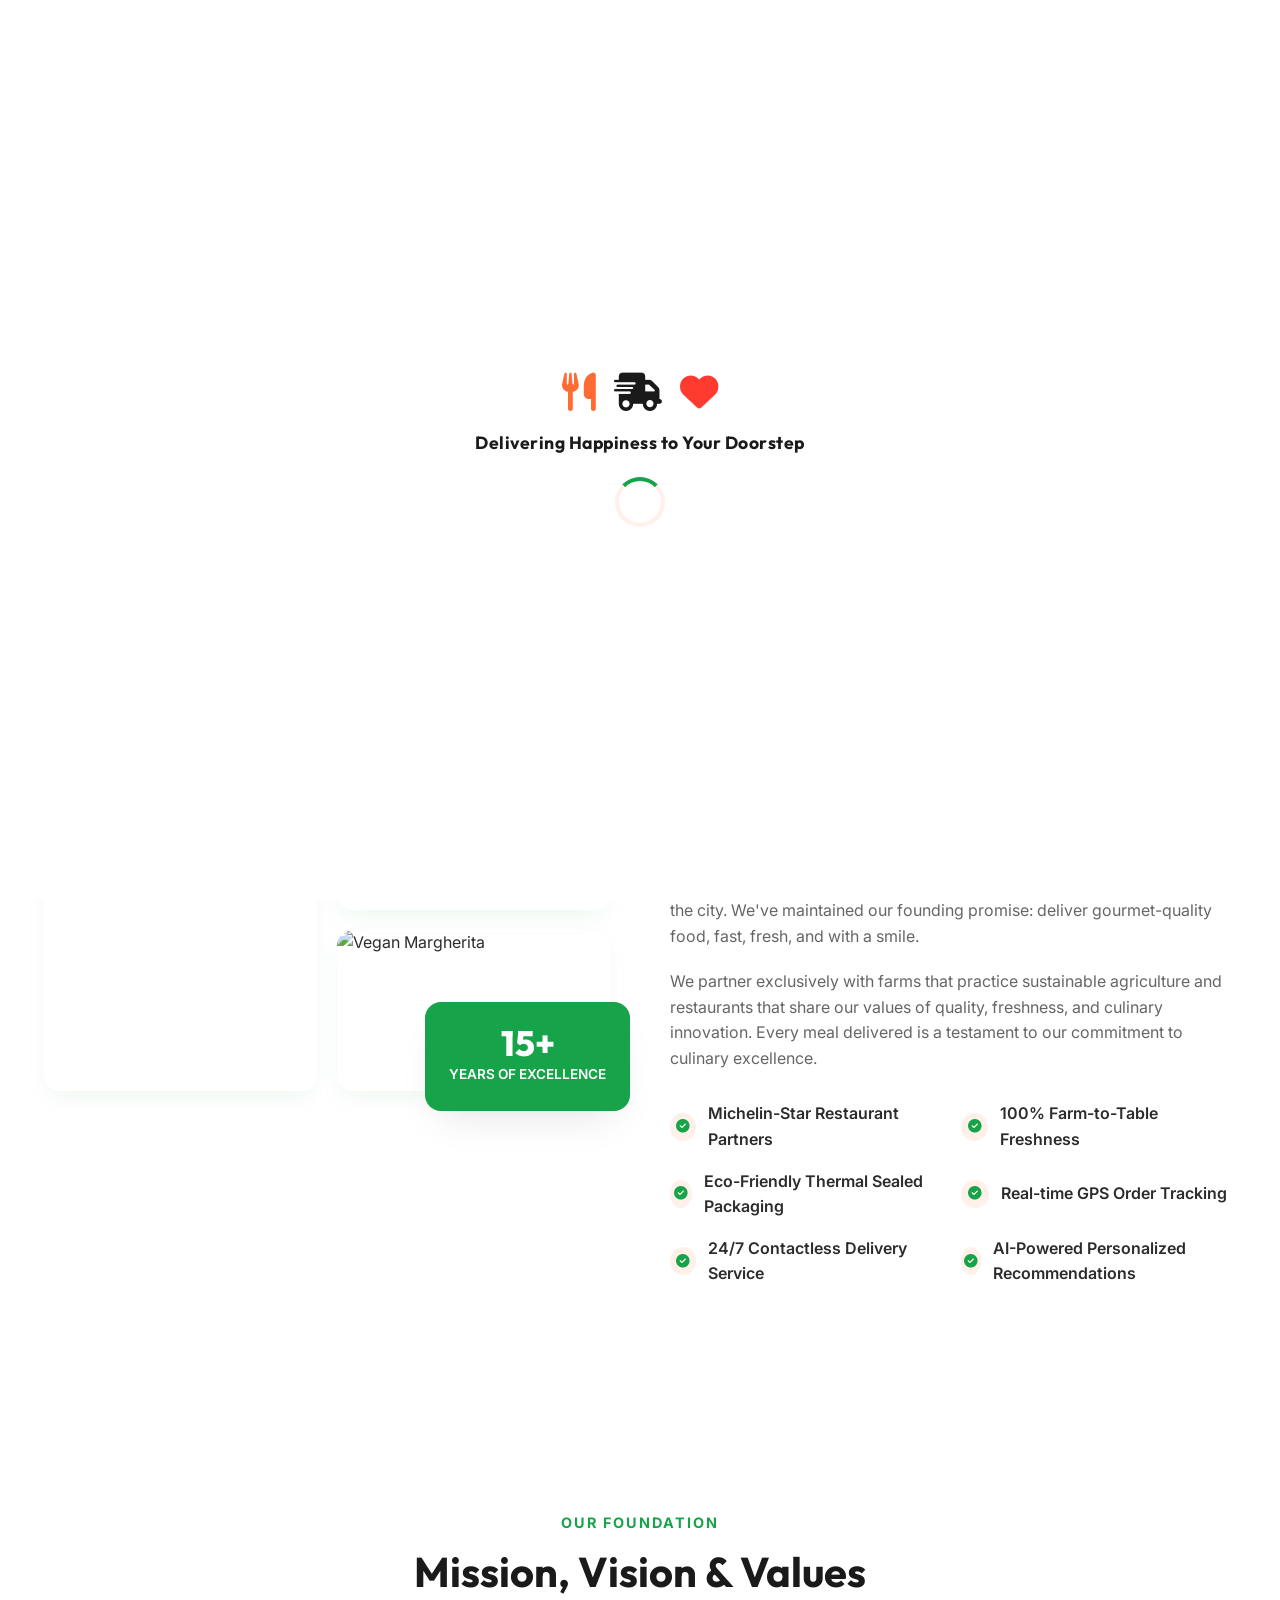
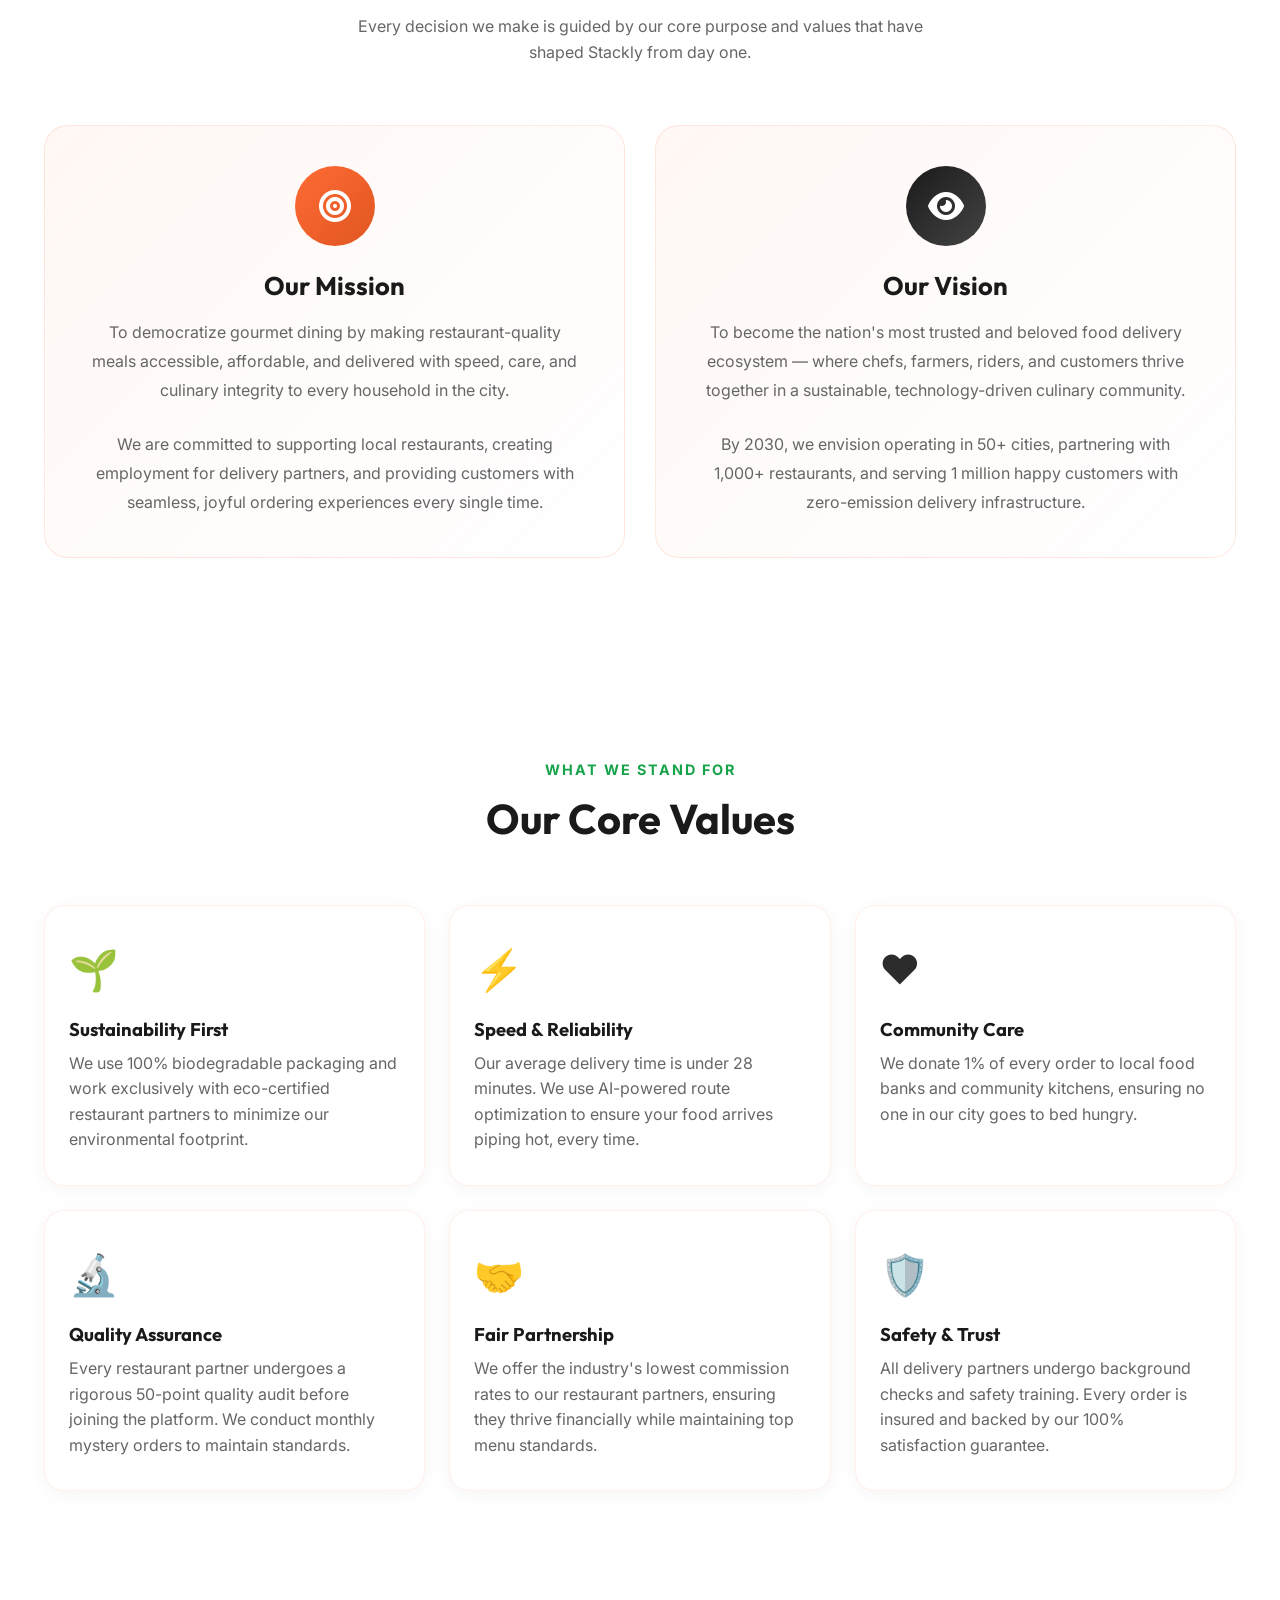
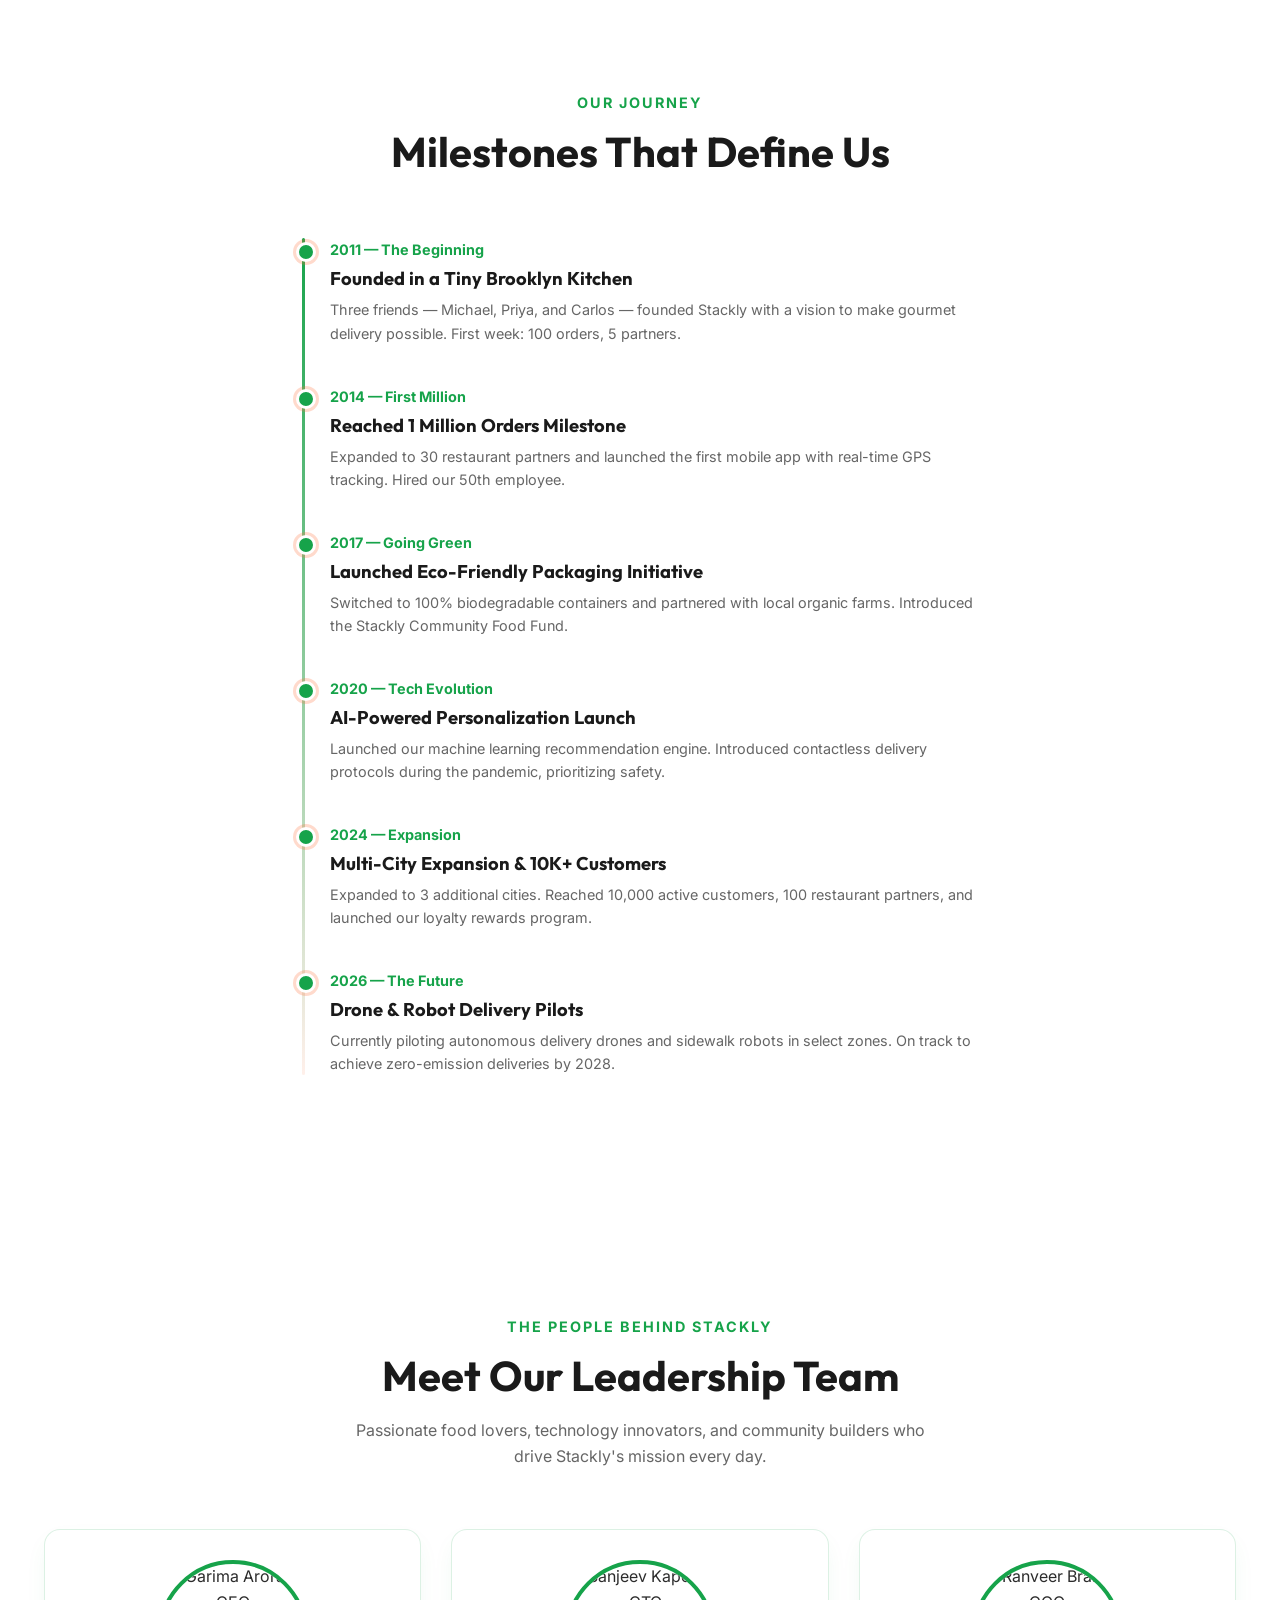
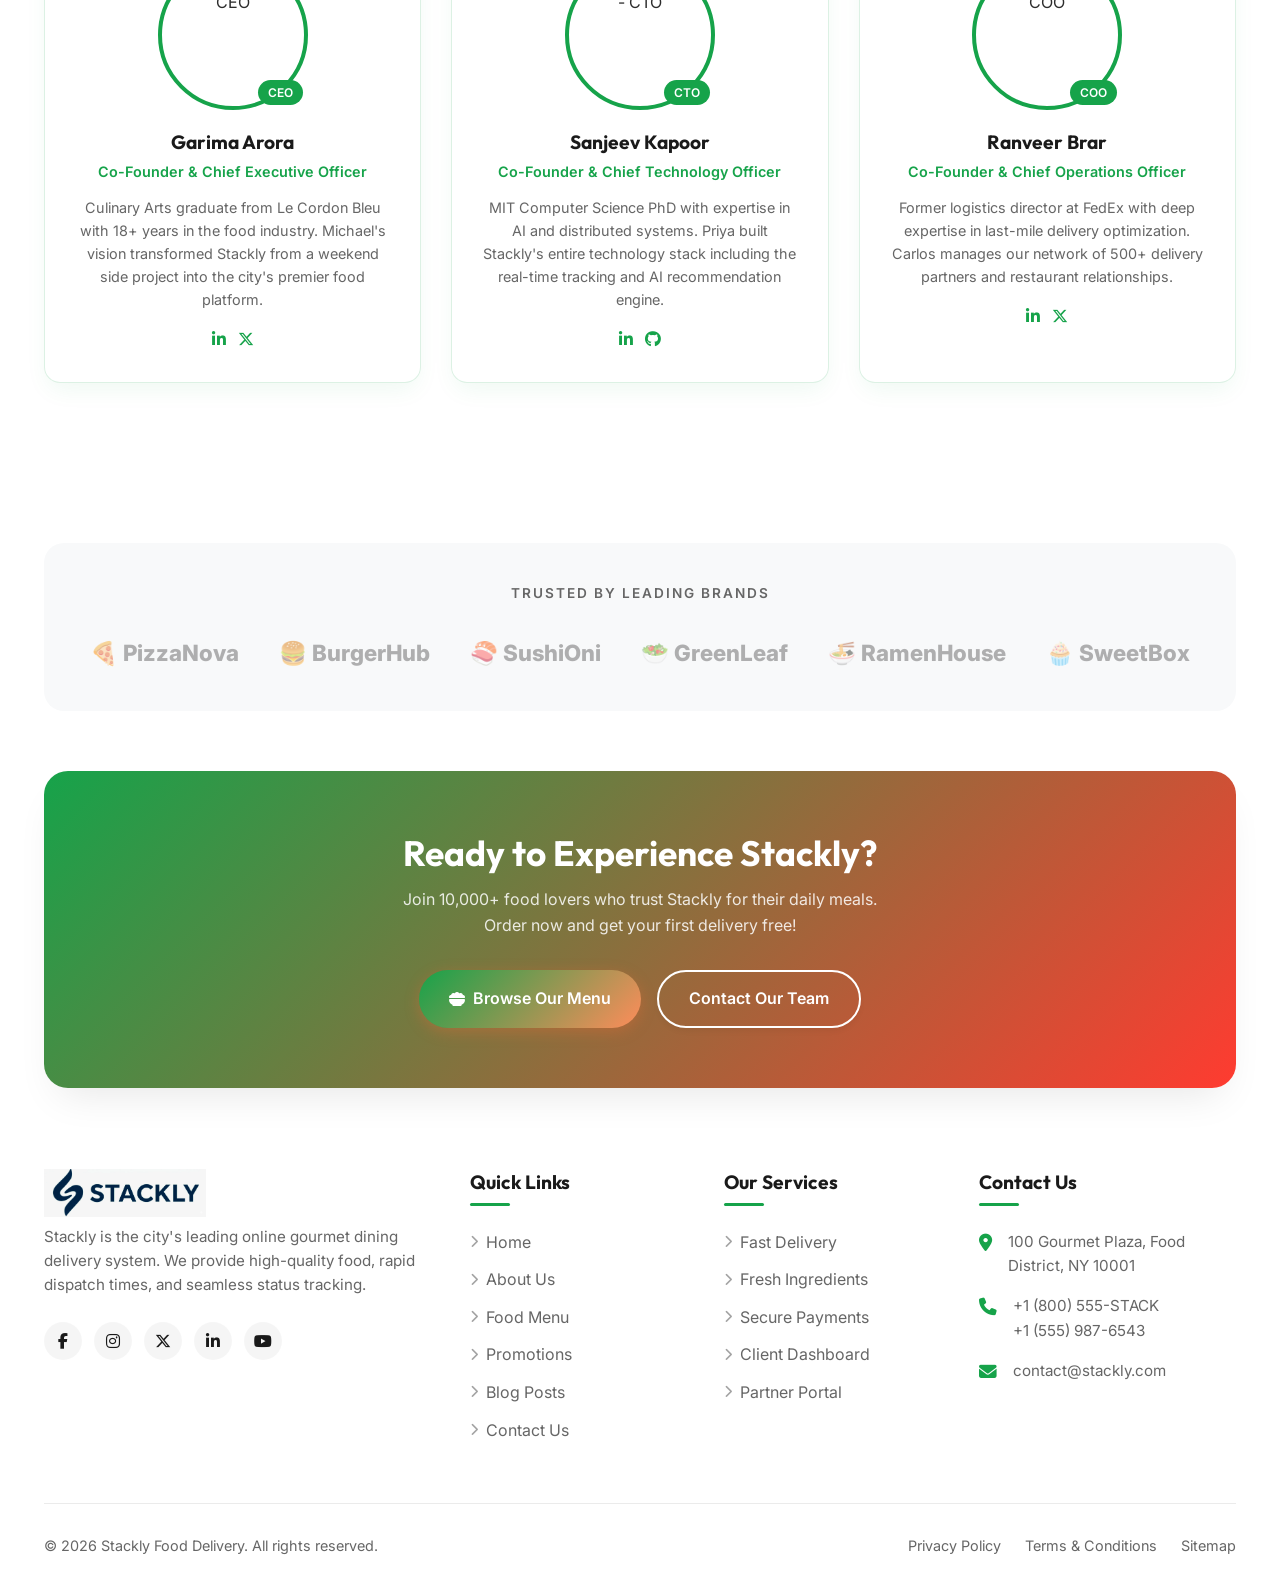
==== about.html @ 84574953 "Add files via upload" ====
<!DOCTYPE html>
<html lang="en">
<head>
    <meta charset="UTF-8">
    <meta name="viewport" content="width=device-width, initial-scale=1.0">
    <meta name="description" content="Learn about Stackly - our story, mission, vision, team, and commitment to delivering premium food experiences to your door.">
    <title>Stackly | About Us - Our Story & Mission</title>
    <link rel="stylesheet" href="css/style.css">
    <link rel="stylesheet" href="https://cdnjs.cloudflare.com/ajax/libs/font-awesome/6.4.0/css/all.min.css">
    <style>
        /* Page Hero Banner */
        .page-hero {
            background: linear-gradient(135deg, #FF6B35 0%, #e05621 100%);
            padding: calc(var(--header-height) + 60px) 0 80px;
            text-align: center;
            color: #fff;
            position: relative;
            overflow: hidden;
        }
        .page-hero::before {
            content: '';
            position: absolute;
            width: 600px; height: 600px;
            border-radius: 50%;
            background: rgba(255,255,255,0.05);
            top: -200px; right: -100px;
        }
        .page-hero::after {
            content: '';
            position: absolute;
            width: 400px; height: 400px;
            border-radius: 50%;
            background: rgba(255,255,255,0.04);
            bottom: -150px; left: -80px;
        }
        .page-hero-title { font-size: 3.2rem; color: #fff; margin-bottom: 16px; }
        .page-hero-breadcrumb { display: flex; justify-content: center; gap: 8px; font-size: 0.95rem; opacity: 0.85; }
        .page-hero-breadcrumb a { color: #fff; }
        .page-hero-breadcrumb i { font-size: 0.75rem; }

        /* Mission Vision */
        .mv-grid { display: grid; grid-template-columns: 1fr 1fr; gap: 30px; margin-top: 60px; }
        .mv-card {
            background: linear-gradient(135deg, rgba(255,107,53,0.05) 0%, rgba(255,255,255,1) 100%);
            border: 1px solid rgba(255,107,53,0.15);
            border-radius: 24px;
            padding: 40px;
            text-align: center;
        }
        .mv-icon { width: 80px; height: 80px; background: linear-gradient(135deg, #FF6B35, #e05621); border-radius: 50%; display: flex; align-items: center; justify-content: center; margin: 0 auto 24px; font-size: 2rem; color: #fff; }
        .mv-title { font-size: 1.6rem; margin-bottom: 16px; }

        /* Team Section */
        .team-grid { display: grid; grid-template-columns: repeat(3, 1fr); gap: 30px; }
        .team-card { text-align: center; }
        .team-img-wrap { position: relative; width: 150px; height: 150px; margin: 0 auto 20px; }
        .team-img-wrap img { width: 100%; height: 100%; object-fit: cover; border-radius: 50%; border: 4px solid var(--primary); }
        .team-badge { position: absolute; bottom: 5px; right: 5px; background: var(--primary); color: #fff; font-size: 0.75rem; padding: 3px 10px; border-radius: 20px; font-weight: 600; }
        .team-name { font-size: 1.2rem; margin-bottom: 6px; }
        .team-role { color: var(--primary); font-weight: 600; font-size: 0.9rem; margin-bottom: 12px; }
        .team-bio { color: var(--text-muted); font-size: 0.9rem; line-height: 1.6; }

        /* Values Grid */
        .values-grid { display: grid; grid-template-columns: repeat(3, 1fr); gap: 24px; }
        .value-card { padding: 32px 24px; background: #fff; border: 1px solid rgba(255,107,53,0.1); border-radius: 20px; box-shadow: 0 4px 20px rgba(0,0,0,0.04); transition: all 0.3s ease; }
        .value-card:hover { transform: translateY(-6px); box-shadow: 0 15px 35px rgba(255,107,53,0.12); }
        .value-icon { font-size: 2.5rem; margin-bottom: 16px; }
        .value-title { font-size: 1.15rem; margin-bottom: 10px; }

        /* Timeline */
        .timeline { position: relative; padding-left: 40px; }
        .timeline::before { content: ''; position: absolute; left: 12px; top: 0; bottom: 0; width: 3px; background: linear-gradient(to bottom, var(--primary), rgba(255,107,53,0.1)); border-radius: 3px; }
        .timeline-item { position: relative; margin-bottom: 40px; }
        .timeline-dot { position: absolute; left: -34px; top: 4px; width: 20px; height: 20px; background: var(--primary); border-radius: 50%; border: 3px solid #fff; box-shadow: 0 0 0 3px rgba(255,107,53,0.25); }
        .timeline-year { color: var(--primary); font-weight: 700; font-size: 0.9rem; margin-bottom: 6px; }
        .timeline-title { font-size: 1.15rem; margin-bottom: 8px; }
        .timeline-desc { color: var(--text-muted); font-size: 0.9rem; }

        /* Partners Banner */
        .partners-strip { background: #F8F9FA; border-radius: 20px; padding: 40px; text-align: center; }
        .partners-logos { display: flex; justify-content: center; gap: 40px; align-items: center; flex-wrap: wrap; margin-top: 30px; }
        .partner-logo { font-size: 1.4rem; font-weight: 800; color: var(--text-muted); opacity: 0.5; transition: all 0.3s; }
        .partner-logo:hover { opacity: 1; color: var(--primary); }

        @media (max-width: 768px) {
            .mv-grid { grid-template-columns: 1fr; }
            .team-grid { grid-template-columns: 1fr 1fr; }
            .values-grid { grid-template-columns: 1fr; }
            .page-hero-title { font-size: 2.2rem; }
        }
        @media (max-width: 480px) {
            .team-grid { grid-template-columns: 1fr; }
        }
    </style>
</head>
<body>

    <!-- Preloader -->
    <div id="preloader">
        <div class="loader-content">
            <div style="display:flex; gap:18px; justify-content:center; align-items:center; margin-bottom:18px; font-size:2.4rem;">
                <i class="fa-solid fa-utensils" style="color:#FF6B35; animation: preloaderBounce 1.2s ease-in-out infinite;"></i>
                <i class="fa-solid fa-truck-fast" style="color:#1A1A1A; animation: preloaderBounce 1.2s ease-in-out 0.2s infinite;"></i>
                <i class="fa-solid fa-heart" style="color:#FF3B30; animation: preloaderBounce 1.2s ease-in-out 0.4s infinite;"></i>
            </div>
            <p style="font-family:'Outfit',sans-serif; font-size:1.1rem; font-weight:700; color:#1A1A1A; letter-spacing:0.5px; margin-bottom:20px;">Delivering Happiness to Your Doorstep</p>
            <div class="loader-spinner"></div>
        </div>
    </div>

    <!-- Header -->
    <header class="header" id="header">
        <div class="container">
            <a href="index.html" class="logo">
                <img src="logo.webp" alt="Stackly Logo" class="logo-img">
            </a>
            <nav class="nav-menu" id="nav-menu">
                <a href="index.html" class="nav-link">Home</a>
                <a href="about.html" class="nav-link active">About</a>
                <a href="services.html" class="nav-link">Services</a>
                <a href="menu.html" class="nav-link">Menu</a>
                <a href="offers.html" class="nav-link">Offers</a>
                <a href="blog.html" class="nav-link">Blog</a>
                <a href="contact.html" class="nav-link">Contact</a>
            </nav>
            <div class="nav-actions">
                <a href="login.html" class="btn btn-secondary"><i class="fa-solid fa-user-plus"></i> Login</a>
                <div class="nav-toggle" id="nav-toggle">
                    <span></span><span></span><span></span>
                </div>
            </div>
        </div>
    </header>

    <!-- Page Hero -->
    <section class="page-hero">
        <img src="image/2a.webp" class="page-hero-floating-img" alt="Floating Food">
        <div class="container" style="position: relative; z-index: 2;">
            <h1 class="page-hero-title">About Stackly</h1>
            <p style="font-size: 1.1rem; opacity: 0.9; max-width: 600px; margin: 0 auto 20px;">We're more than a food delivery company. We're your culinary companions, dedicated to bringing restaurant-quality meals to your doorstep.</p>
            <div class="page-hero-breadcrumb">
                <a href="index.html">Home</a>
                <i class="fa-solid fa-chevron-right"></i>
                <span>About Us</span>
            </div>
        </div>
    </section>

    <main>

        <!-- Our Story -->
        <section class="section-padding" id="story">
            <div class="container">
                <div class="about-grid">
                    <div class="about-img-group reveal reveal-left">
                        <div class="about-img-box" style="grid-row: span 2;">
                            <img src="image/Crispy-Fried-Chicken.webp" alt="Crispy Fried Chicken" style="height: auto; aspect-ratio: 4/5; object-fit: cover; width: 100%;">
                        </div>
                        <div class="about-img-box">
                            <img src="image/Grilled-Salmon.webp" alt="Grilled Salmon" style="height: auto; aspect-ratio: 16/9; object-fit: cover; width: 100%;">
                        </div>
                        <div class="about-img-box">
                            <img src="image/Vegan-Margherita.webp" alt="Vegan Margherita" style="height: auto; aspect-ratio: 16/9; object-fit: cover; width: 100%;">
                        </div>
                        <div class="about-experience">
                            <span class="years">15+</span>
                            <span class="text">Years of Excellence</span>
                        </div>
                    </div>

                    <div class="about-content reveal reveal-right">
                        <div class="section-header" style="text-align: left; margin-bottom: 30px;">
                            <span class="sub-title">Our Story</span>
                            <h2 class="title">From a Small Kitchen to the City's Favorite Food Platform</h2>
                        </div>
                        <p style="color: var(--text-muted); margin-bottom: 20px;">
                            Founded in 2011 in the heart of New York City, Stackly began as a passion project between three culinary school friends who believed great food shouldn't be limited to expensive restaurants. Starting with just 5 restaurant partners and a team of 3 delivery riders, we served our first 100 orders in the first week.
                        </p>
                        <p style="color: var(--text-muted); margin-bottom: 20px;">
                            Today, Stackly has grown into a full-scale culinary platform with over 100 restaurant partners, 500+ menu items, and 10,000+ happy customers across the city. We've maintained our founding promise: deliver gourmet-quality food, fast, fresh, and with a smile.
                        </p>
                        <p style="color: var(--text-muted); margin-bottom: 30px;">
                            We partner exclusively with farms that practice sustainable agriculture and restaurants that share our values of quality, freshness, and culinary innovation. Every meal delivered is a testament to our commitment to culinary excellence.
                        </p>
                        <div class="about-bullets">
                            <div class="about-bullet-item"><i class="fa-solid fa-circle-check"></i><span>Michelin-Star Restaurant Partners</span></div>
                            <div class="about-bullet-item"><i class="fa-solid fa-circle-check"></i><span>100% Farm-to-Table Freshness</span></div>
                            <div class="about-bullet-item"><i class="fa-solid fa-circle-check"></i><span>Eco-Friendly Thermal Sealed Packaging</span></div>
                            <div class="about-bullet-item"><i class="fa-solid fa-circle-check"></i><span>Real-time GPS Order Tracking</span></div>
                            <div class="about-bullet-item"><i class="fa-solid fa-circle-check"></i><span>24/7 Contactless Delivery Service</span></div>
                            <div class="about-bullet-item"><i class="fa-solid fa-circle-check"></i><span>AI-Powered Personalized Recommendations</span></div>
                        </div>
                    </div>
                </div>
            </div>
        </section>

        <!-- Mission & Vision -->
        <section class="section-padding" style="background: #F8F9FA;">
            <div class="container">
                <div class="section-header">
                    <span class="sub-title">Our Foundation</span>
                    <h2 class="title">Mission, Vision & Values</h2>
                    <p style="color: var(--text-muted);">Every decision we make is guided by our core purpose and values that have shaped Stackly from day one.</p>
                </div>
                <div class="mv-grid">
                    <div class="mv-card reveal reveal-left">
                        <div class="mv-icon"><i class="fa-solid fa-bullseye"></i></div>
                        <h3 class="mv-title">Our Mission</h3>
                        <p style="color: var(--text-muted); line-height: 1.8;">To democratize gourmet dining by making restaurant-quality meals accessible, affordable, and delivered with speed, care, and culinary integrity to every household in the city.</p>
                        <br>
                        <p style="color: var(--text-muted); line-height: 1.8;">We are committed to supporting local restaurants, creating employment for delivery partners, and providing customers with seamless, joyful ordering experiences every single time.</p>
                    </div>
                    <div class="mv-card reveal reveal-right">
                        <div class="mv-icon" style="background: linear-gradient(135deg, #1A1A1A, #444);"><i class="fa-solid fa-eye"></i></div>
                        <h3 class="mv-title">Our Vision</h3>
                        <p style="color: var(--text-muted); line-height: 1.8;">To become the nation's most trusted and beloved food delivery ecosystem — where chefs, farmers, riders, and customers thrive together in a sustainable, technology-driven culinary community.</p>
                        <br>
                        <p style="color: var(--text-muted); line-height: 1.8;">By 2030, we envision operating in 50+ cities, partnering with 1,000+ restaurants, and serving 1 million happy customers with zero-emission delivery infrastructure.</p>
                    </div>
                </div>
            </div>
        </section>

        <!-- Core Values -->
        <section class="section-padding">
            <div class="container">
                <div class="section-header">
                    <span class="sub-title">What We Stand For</span>
                    <h2 class="title">Our Core Values</h2>
                </div>
                <div class="values-grid">
                    <div class="value-card reveal">
                        <div class="value-icon">🌱</div>
                        <h3 class="value-title">Sustainability First</h3>
                        <p style="color: var(--text-muted);">We use 100% biodegradable packaging and work exclusively with eco-certified restaurant partners to minimize our environmental footprint.</p>
                    </div>
                    <div class="value-card reveal" style="transition-delay: 0.1s;">
                        <div class="value-icon">⚡</div>
                        <h3 class="value-title">Speed & Reliability</h3>
                        <p style="color: var(--text-muted);">Our average delivery time is under 28 minutes. We use AI-powered route optimization to ensure your food arrives piping hot, every time.</p>
                    </div>
                    <div class="value-card reveal" style="transition-delay: 0.2s;">
                        <div class="value-icon">❤️</div>
                        <h3 class="value-title">Community Care</h3>
                        <p style="color: var(--text-muted);">We donate 1% of every order to local food banks and community kitchens, ensuring no one in our city goes to bed hungry.</p>
                    </div>
                    <div class="value-card reveal" style="transition-delay: 0.3s;">
                        <div class="value-icon">🔬</div>
                        <h3 class="value-title">Quality Assurance</h3>
                        <p style="color: var(--text-muted);">Every restaurant partner undergoes a rigorous 50-point quality audit before joining the platform. We conduct monthly mystery orders to maintain standards.</p>
                    </div>
                    <div class="value-card reveal" style="transition-delay: 0.4s;">
                        <div class="value-icon">🤝</div>
                        <h3 class="value-title">Fair Partnership</h3>
                        <p style="color: var(--text-muted);">We offer the industry's lowest commission rates to our restaurant partners, ensuring they thrive financially while maintaining top menu standards.</p>
                    </div>
                    <div class="value-card reveal" style="transition-delay: 0.5s;">
                        <div class="value-icon">🛡️</div>
                        <h3 class="value-title">Safety & Trust</h3>
                        <p style="color: var(--text-muted);">All delivery partners undergo background checks and safety training. Every order is insured and backed by our 100% satisfaction guarantee.</p>
                    </div>
                </div>
            </div>
        </section>

        <!-- Our Journey Timeline -->
        <section class="section-padding" style="background: #F8F9FA;">
            <div class="container">
                <div class="section-header">
                    <span class="sub-title">Our Journey</span>
                    <h2 class="title">Milestones That Define Us</h2>
                </div>
                <div style="max-width: 700px; margin: 0 auto;">
                    <div class="timeline">
                        <div class="timeline-item reveal">
                            <div class="timeline-dot"></div>
                            <div class="timeline-year">2011 — The Beginning</div>
                            <h3 class="timeline-title">Founded in a Tiny Brooklyn Kitchen</h3>
                            <p class="timeline-desc">Three friends — Michael, Priya, and Carlos — founded Stackly with a vision to make gourmet delivery possible. First week: 100 orders, 5 partners.</p>
                        </div>
                        <div class="timeline-item reveal">
                            <div class="timeline-dot"></div>
                            <div class="timeline-year">2014 — First Million</div>
                            <h3 class="timeline-title">Reached 1 Million Orders Milestone</h3>
                            <p class="timeline-desc">Expanded to 30 restaurant partners and launched the first mobile app with real-time GPS tracking. Hired our 50th employee.</p>
                        </div>
                        <div class="timeline-item reveal">
                            <div class="timeline-dot"></div>
                            <div class="timeline-year">2017 — Going Green</div>
                            <h3 class="timeline-title">Launched Eco-Friendly Packaging Initiative</h3>
                            <p class="timeline-desc">Switched to 100% biodegradable containers and partnered with local organic farms. Introduced the Stackly Community Food Fund.</p>
                        </div>
                        <div class="timeline-item reveal">
                            <div class="timeline-dot"></div>
                            <div class="timeline-year">2020 — Tech Evolution</div>
                            <h3 class="timeline-title">AI-Powered Personalization Launch</h3>
                            <p class="timeline-desc">Launched our machine learning recommendation engine. Introduced contactless delivery protocols during the pandemic, prioritizing safety.</p>
                        </div>
                        <div class="timeline-item reveal">
                            <div class="timeline-dot"></div>
                            <div class="timeline-year">2024 — Expansion</div>
                            <h3 class="timeline-title">Multi-City Expansion & 10K+ Customers</h3>
                            <p class="timeline-desc">Expanded to 3 additional cities. Reached 10,000 active customers, 100 restaurant partners, and launched our loyalty rewards program.</p>
                        </div>
                        <div class="timeline-item reveal">
                            <div class="timeline-dot"></div>
                            <div class="timeline-year">2026 — The Future</div>
                            <h3 class="timeline-title">Drone & Robot Delivery Pilots</h3>
                            <p class="timeline-desc">Currently piloting autonomous delivery drones and sidewalk robots in select zones. On track to achieve zero-emission deliveries by 2028.</p>
                        </div>
                    </div>
                </div>
            </div>
        </section>

        <!-- Meet the Team -->
        <section class="section-padding">
            <div class="container">
                <div class="section-header">
                    <span class="sub-title">The People Behind Stackly</span>
                    <h2 class="title">Meet Our Leadership Team</h2>
                    <p style="color: var(--text-muted);">Passionate food lovers, technology innovators, and community builders who drive Stackly's mission every day.</p>
                </div>
                <div class="team-grid">
                    <div class="team-card glass-card reveal" style="padding: 30px;">
                        <div class="team-img-wrap">
                            <img src="image/chef1.webp" alt="Garima Arora - CEO">
                            <span class="team-badge">CEO</span>
                        </div>
                        <h3 class="team-name">Garima Arora</h3>
                        <p class="team-role">Co-Founder & Chief Executive Officer</p>
                        <p class="team-bio">Culinary Arts graduate from Le Cordon Bleu with 18+ years in the food industry. Michael's vision transformed Stackly from a weekend side project into the city's premier food platform.</p>
                        <div style="display: flex; justify-content: center; gap: 12px; margin-top: 16px;">
                            <a href="#" style="color: var(--primary);"><i class="fa-brands fa-linkedin-in"></i></a>
                            <a href="#" style="color: var(--primary);"><i class="fa-brands fa-x-twitter"></i></a>
                        </div>
                    </div>
                    <div class="team-card glass-card reveal" style="padding: 30px; transition-delay: 0.1s;">
                        <div class="team-img-wrap">
                            <img src="image/chef2.webp" alt="Sanjeev Kapoor - CTO">
                            <span class="team-badge">CTO</span>
                        </div>
                        <h3 class="team-name">Sanjeev Kapoor</h3>
                        <p class="team-role">Co-Founder & Chief Technology Officer</p>
                        <p class="team-bio">MIT Computer Science PhD with expertise in AI and distributed systems. Priya built Stackly's entire technology stack including the real-time tracking and AI recommendation engine.</p>
                        <div style="display: flex; justify-content: center; gap: 12px; margin-top: 16px;">
                            <a href="#" style="color: var(--primary);"><i class="fa-brands fa-linkedin-in"></i></a>
                            <a href="#" style="color: var(--primary);"><i class="fa-brands fa-github"></i></a>
                        </div>
                    </div>
                    <div class="team-card glass-card reveal" style="padding: 30px; transition-delay: 0.2s;">
                        <div class="team-img-wrap">
                            <img src="image/chef-3.webp" alt="Ranveer Brar - COO">
                            <span class="team-badge">COO</span>
                        </div>
                        <h3 class="team-name">Ranveer Brar</h3>
                        <p class="team-role">Co-Founder & Chief Operations Officer</p>
                        <p class="team-bio">Former logistics director at FedEx with deep expertise in last-mile delivery optimization. Carlos manages our network of 500+ delivery partners and restaurant relationships.</p>
                        <div style="display: flex; justify-content: center; gap: 12px; margin-top: 16px;">
                            <a href="#" style="color: var(--primary);"><i class="fa-brands fa-linkedin-in"></i></a>
                            <a href="#" style="color: var(--primary);"><i class="fa-brands fa-x-twitter"></i></a>
                        </div>
                    </div>
                </div>
            </div>
        </section>

        <!-- Partner Logos -->
        <section style="padding: 60px 0; background: #F8F9FA;">
            <div class="container">
                <div class="partners-strip">
                    <p style="color: var(--text-muted); font-weight: 600; text-transform: uppercase; letter-spacing: 2px; font-size: 0.85rem; margin-bottom: 10px;">Trusted By Leading Brands</p>
                    <div class="partners-logos">
                        <span class="partner-logo">🍕 PizzaNova</span>
                        <span class="partner-logo">🍔 BurgerHub</span>
                        <span class="partner-logo">🍣 SushiOni</span>
                        <span class="partner-logo">🥗 GreenLeaf</span>
                        <span class="partner-logo">🍜 RamenHouse</span>
                        <span class="partner-logo">🧁 SweetBox</span>
                    </div>
                </div>
            </div>
        </section>

        <!-- CTA Section -->
        <section class="newsletter-section">
            <div class="container">
                <div class="newsletter-box reveal reveal-zoom">
                    <h2 class="newsletter-title">Ready to Experience Stackly?</h2>
                    <p class="newsletter-desc">Join 10,000+ food lovers who trust Stackly for their daily meals. Order now and get your first delivery free!</p>
                    <div style="display: flex; gap: 16px; justify-content: center; flex-wrap: wrap;">
                        <a href="menu.html" class="btn btn-primary"><i class="fa-solid fa-bowl-food"></i> Browse Our Menu</a>
                        <a href="contact.html" class="btn btn-outline" style="border-color: #fff; color: #fff !important;">Contact Our Team</a>
                    </div>
                </div>
            </div>
        </section>

    </main>

    <!-- Footer -->
    <footer class="footer">
        <div class="container">
            <div class="footer-grid">
                <div class="footer-col">
                    <a href="index.html"><img src="logo.webp" alt="Stackly Logo" style="height:48px; width:auto; object-fit:contain; margin-bottom:8px;"></a>
                    <p class="footer-desc">Stackly is the city's leading online gourmet dining delivery system. We provide high-quality food, rapid dispatch times, and seamless status tracking.</p>
                    <div class="footer-socials">
                        <a href="404.html" class="social-icon"><i class="fa-brands fa-facebook-f"></i></a>
                        <a href="404.html" class="social-icon"><i class="fa-brands fa-instagram"></i></a>
                        <a href="404.html" class="social-icon"><i class="fa-brands fa-x-twitter"></i></a>
                        <a href="404.html" class="social-icon"><i class="fa-brands fa-linkedin-in"></i></a>
                        <a href="404.html" class="social-icon"><i class="fa-brands fa-youtube"></i></a>
                    </div>
                </div>
                <div class="footer-col">
                    <h4>Quick Links</h4>
                    <div class="footer-links">
                        <a href="index.html"><i class="fa-solid fa-chevron-right"></i> Home</a>
                        <a href="about.html"><i class="fa-solid fa-chevron-right"></i> About Us</a>
                        <a href="menu.html"><i class="fa-solid fa-chevron-right"></i> Food Menu</a>
                        <a href="offers.html"><i class="fa-solid fa-chevron-right"></i> Promotions</a>
                        <a href="blog.html"><i class="fa-solid fa-chevron-right"></i> Blog Posts</a>
                        <a href="contact.html"><i class="fa-solid fa-chevron-right"></i> Contact Us</a>
                    </div>
                </div>
                <div class="footer-col">
                    <h4>Our Services</h4>
                    <div class="footer-links">
                        <a href="services.html"><i class="fa-solid fa-chevron-right"></i> Fast Delivery</a>
                        <a href="services.html"><i class="fa-solid fa-chevron-right"></i> Fresh Ingredients</a>
                        <a href="services.html"><i class="fa-solid fa-chevron-right"></i> Secure Payments</a>
                        <a href="login.html"><i class="fa-solid fa-chevron-right"></i> Client Dashboard</a>
                        <a href="admin-dashboard.html"><i class="fa-solid fa-chevron-right"></i> Partner Portal</a>
                    </div>
                </div>
                <div class="footer-col">
                    <h4>Contact Us</h4>
                    <div class="footer-contact-item"><i class="fa-solid fa-location-dot"></i><p>100 Gourmet Plaza, Food District, NY 10001</p></div>
                    <div class="footer-contact-item"><i class="fa-solid fa-phone"></i><p>+1 (800) 555-STACK<br>+1 (555) 987-6543</p></div>
                    <div class="footer-contact-item"><i class="fa-solid fa-envelope"></i><p>contact@stackly.com</p></div>
                </div>
            </div>
            <div class="footer-bottom">
                <p>&copy; <span class="current-year">2026</span> Stackly Food Delivery. All rights reserved.</p>
                <div class="footer-bottom-links">
                    <a href="404.html">Privacy Policy</a>
                    <a href="404.html">Terms &amp; Conditions</a>
                    <a href="404.html">Sitemap</a>
                </div>
            </div>
        </div>
    </footer>

    <button id="scroll-to-top" aria-label="Scroll to top"><i class="fa-solid fa-arrow-up"></i></button>
    <script src="https://cdnjs.cloudflare.com/ajax/libs/gsap/3.12.2/gsap.min.js"></script>
    <script src="js/main.js"></script>
</body>
</html>
---- css/style.css ----
/* ==========================================================================
   Stackly - CSS Design System & Style Sheets
   ========================================================================== */

/* Google Fonts Import */
@import url('https://fonts.googleapis.com/css2?family=Inter:wght@300;400;500;600;700&family=Outfit:wght@400;500;600;700;800&display=swap');

:root {
    /* Color Palette */
    --primary: #16a34a;
    --primary-rgb: 22, 163, 74;
    --primary-hover: #15803d;
    --secondary: #1A1A1A;
    --secondary-rgb: 26, 26, 26;
    --background: #FFFFFF; /* Pure White Background as requested */
    --accent: #FF3B30;
    --accent-rgb: 255, 59, 48;
    
    /* Semantic Colors */
    --text-main: #2C2C2C;
    --text-muted: #666666;
    --card-bg: rgba(255, 255, 255, 0.95);
    --card-border: rgba(22, 163, 74, 0.15);
    --white: #FFFFFF;
    --shadow-sm: 0 4px 6px -1px rgba(0, 0, 0, 0.05);
    --shadow-md: 0 10px 25px -5px rgba(22, 163, 74, 0.08);
    --shadow-lg: 0 20px 40px -15px rgba(0, 0, 0, 0.1);
    
    /* Layout Constants */
    --header-height: 80px;
    --border-radius-sm: 8px;
    --border-radius-md: 16px;
    --border-radius-lg: 24px;
    --border-radius-round: 50px;
    --transition-fast: 0.2s cubic-bezier(0.4, 0, 0.2, 1);
    --transition-smooth: 0.4s cubic-bezier(0.4, 0, 0.2, 1);
}

/* ==========================================================================
   Reset & Base Styles
   ========================================================================== */
*, *::before, *::after {
    box-sizing: border-box;
    margin: 0;
    padding: 0;
}
html {
    scroll-behavior: smooth;
}
body {
    font-family: var(--font-body);
    color: var(--text-color);
    background-color: var(--white);
    line-height: 1.6;
}
img {
    max-width: 100%;
    height: auto;
}

/* Skeleton Loader */
@keyframes skeleton-loading {
    0% { background-color: #f0f0f0; }
    100% { background-color: #e0e0e0; }
}
.skeleton {
    animation: skeleton-loading 1s linear infinite alternate;
    width: 100%;
    height: 100%;
    position: absolute;
    top: 0;
    left: 0;
    z-index: 1;
}
.skeleton-img {
    opacity: 0;
    transition: opacity 0.3s ease;
}
.skeleton-img.loaded {
    opacity: 1;
}

html {
    scroll-behavior: smooth;
    font-size: 16px;
    overflow-x: hidden;
}

body {
    font-family: 'Inter', sans-serif;
    color: var(--text-main);
    background-color: var(--background);
    line-height: 1.6;
    overflow-x: hidden;
}

h1, h2, h3, h4, h5, h6 {
    font-family: 'Outfit', sans-serif;
    color: var(--secondary);
    font-weight: 700;
    line-height: 1.25;
}

a {
    color: inherit;
    text-decoration: none;
    transition: var(--transition-fast);
}

ul {
    list-style: none;
}

img {
    max-width: 100%;
    height: auto;
    display: block;
    object-fit: cover;
}

button, input, textarea, select {
    font-family: inherit;
    font-size: inherit;
    color: inherit;
    background: none;
    border: none;
    outline: none;
}

button {
    cursor: pointer;
}

/* Scrollbar styling */
::-webkit-scrollbar {
    width: 8px;
}
::-webkit-scrollbar-track {
    background: var(--background);
}
::-webkit-scrollbar-thumb {
    background: var(--primary);
    border-radius: var(--border-radius-round);
}
::-webkit-scrollbar-thumb:hover {
    background: var(--primary-hover);
}

/* ==========================================================================
   Preloader & Global Progress
   ========================================================================== */
#preloader {
    position: fixed;
    top: 0;
    left: 0;
    width: 100%;
    height: 100%;
    background-color: #FFFFFF;
    z-index: 9999;
    display: flex;
    justify-content: center;
    align-items: center;
    transition: opacity 0.5s ease, visibility 0.5s ease;
}

.loader-content {
    text-align: center;
}

.loader-logo-img {
    height: 60px;
    width: auto;
    margin-bottom: 20px;
    object-fit: contain;
    animation: pulseLogo 1.5s ease-in-out infinite alternate;
}

@keyframes pulseLogo {
    0% { transform: scale(0.95); opacity: 0.8; }
    100% { transform: scale(1.05); opacity: 1; }
}

.loader-spinner {
    width: 50px;
    height: 50px;
    border: 4px solid rgba(255, 107, 53, 0.1);
    border-top: 4px solid var(--primary);
    border-radius: 50%;
    margin: 0 auto;
    animation: spin 1s linear infinite;
}

@keyframes spin {
    0% { transform: rotate(0deg); }
    100% { transform: rotate(360deg); }
}

#scroll-progress {
    position: fixed;
    top: 0;
    left: 0;
    height: 4px;
    background-color: var(--primary);
    width: 0%;
    z-index: 1002;
    transition: width 0.1s ease;
}

/* ==========================================================================
   Reusable UI Components
   ========================================================================== */
.btn {
    display: inline-flex;
    align-items: center;
    justify-content: center;
    gap: 8px;
    padding: 14px 30px;
    border-radius: var(--border-radius-round);
    font-weight: 600;
    transition: var(--transition-smooth);
    box-shadow: var(--shadow-sm);
    position: relative;
    z-index: 10; /* Make buttons clickable */
}

.btn-primary {
    background: linear-gradient(135deg, var(--primary) 0%, #ff8c5a 100%);
    color: var(--white);
    border: none;
    box-shadow: 0 4px 15px rgba(255, 107, 53, 0.3);
}

.btn-primary:hover {
    background: linear-gradient(135deg, #ff8c5a 0%, var(--primary) 100%);
    color: var(--white);
    transform: translateY(-3px) scale(1.05);
    box-shadow: 0 8px 25px rgba(255, 107, 53, 0.4);
}

.btn-secondary {
    background-color: var(--secondary);
    color: var(--white) !important;
}

.btn-secondary:hover {
    background-color: #333333;
    transform: translateY(-3px);
    box-shadow: 0 10px 20px rgba(26, 26, 26, 0.25);
}

.btn-outline {
    border: 2px solid var(--primary);
    color: var(--primary) !important;
    background-color: transparent;
}

.btn-outline:hover {
    background-color: var(--primary);
    color: var(--white) !important;
    transform: translateY(-3px);
}

.section-padding {
    padding: 100px 0;
}

.container {
    width: 100%;
    max-width: 1240px;
    margin: 0 auto;
    padding: 0 24px;
}

.section-header {
    text-align: center;
    max-width: 600px;
    margin: 0 auto 60px;
}

.section-header .sub-title {
    color: var(--primary);
    text-transform: uppercase;
    letter-spacing: 2px;
    font-weight: 700;
    font-size: 0.9rem;
    margin-bottom: 12px;
    display: block;
}

.section-header .title {
    font-size: 2.6rem;
    color: var(--secondary);
    margin-bottom: 16px;
}

.glass-card {
    background: var(--card-bg);
    border: 1px solid var(--card-border);
    box-shadow: var(--shadow-md);
    border-radius: var(--border-radius-md);
    transition: var(--transition-smooth);
}

.glass-card:hover {
    transform: translateY(-5px);
    box-shadow: var(--shadow-lg);
}

/* ==========================================================================
   Header & Navigation
   ========================================================================== */
.header {
    position: fixed;
    top: 0;
    left: 0;
    width: 100%;
    height: var(--header-height);
    background-color: rgba(255, 255, 255, 0.85);
    backdrop-filter: blur(12px);
    -webkit-backdrop-filter: blur(12px);
    border-bottom: 1px solid rgba(0,0,0,0.05);
    z-index: 1005;
    transition: var(--transition-smooth);
}

.header.scrolled {
    height: 70px;
    box-shadow: var(--shadow-sm);
    background-color: rgba(255, 255, 255, 0.95);
}

.header .container {
    display: flex;
    align-items: center;
    justify-content: space-between;
}

/* logo image support */
.logo {
    display: flex;
    align-items: center;
    gap: 10px;
}

.logo-img {
    height: 45px;
    width: auto;
    object-fit: contain;
}

.nav-menu {
    display: flex;
    align-items: center;
    gap: 32px;
}

.nav-link {
    font-weight: 600;
    color: var(--secondary);
    position: relative;
    padding: 8px 0;
}

.nav-link::after {
    content: '';
    position: absolute;
    bottom: 0;
    left: 0;
    width: 0;
    height: 3px;
    background-color: var(--primary);
    border-radius: 5px;
    transition: var(--transition-fast);
}

.nav-link:hover::after,
.nav-link.active::after {
    width: 100%;
}

.nav-actions {
    display: flex;
    align-items: center;
    gap: 20px;
}

.action-btn { z-index: 1001; cursor: pointer; font-size: 1.3rem;
    color: var(--secondary);
    position: relative;
    transition: var(--transition-fast);
}

.action-btn:hover {
    color: var(--primary);
    transform: scale(1.1);
}

.cart-badge {
    position: absolute;
    top: -8px;
    right: -8px;
    background-color: var(--accent);
    color: var(--white);
    font-size: 0.7rem;
    font-weight: 700;
    width: 18px;
    height: 18px;
    border-radius: 50%;
    display: flex;
    align-items: center;
    justify-content: center;
    animation: pulseBadge 2s infinite;
}

/* Hamburger menu button */
.nav-toggle {
    display: none;
    flex-direction: column;
    justify-content: space-between;
    width: 30px;
    height: 21px;
    cursor: pointer;
    z-index: 1005;
}

.nav-toggle span {
    display: block;
    height: 3px;
    width: 100%;
    background-color: var(--secondary);
    border-radius: 3px;
    transition: var(--transition-smooth);
}

/* ==========================================================================
   Cart Sidebar Drawer
   ========================================================================== */
.cart-drawer {
    position: fixed;
    top: 0;
    right: -450px;
    width: 100%;
    max-width: 450px;
    height: 100%;
    background-color: var(--white);
    box-shadow: -10px 0 30px rgba(0,0,0,0.1);
    z-index: 1010;
    transition: var(--transition-smooth);
    display: flex;
    flex-direction: column;
}

.cart-drawer.open {
    right: 0;
}

.cart-header {
    padding: 24px;
    border-bottom: 1px solid rgba(0,0,0,0.05);
    display: flex;
    justify-content: space-between;
    align-items: center;
}

.cart-header h3 {
    font-size: 1.5rem;
}

.close-cart {
    font-size: 1.5rem;
    color: var(--secondary);
    transition: var(--transition-fast);
}

.close-cart:hover {
    color: var(--primary);
    transform: rotate(90deg);
}

.cart-items-container {
    flex: 1;
    overflow-y: auto;
    padding: 24px;
    display: flex;
    flex-direction: column;
    gap: 20px;
}

.cart-empty-msg {
    margin: auto;
    text-align: center;
    color: var(--text-muted);
}

.cart-empty-msg i {
    font-size: 3rem;
    color: var(--primary);
    margin-bottom: 16px;
    opacity: 0.5;
}

.cart-item {
    display: flex;
    align-items: center;
    gap: 16px;
    padding-bottom: 16px;
    border-bottom: 1px dashed rgba(0,0,0,0.05);
}

.cart-item img {
    width: 70px;
    height: 70px;
    object-fit: cover;
    border-radius: var(--border-radius-sm);
}

.cart-item-info {
    flex: 1;
}

.cart-item-name {
    font-weight: 600;
    color: var(--secondary);
    font-size: 0.95rem;
}

.cart-item-price {
    color: var(--primary);
    font-weight: 700;
    font-size: 0.9rem;
    margin-top: 4px;
}

.cart-item-qty {
    display: flex;
    align-items: center;
    gap: 8px;
    margin-top: 8px;
}

.qty-btn {
    width: 24px;
    height: 24px;
    background-color: #F5F5F5;
    border-radius: 50%;
    display: flex;
    align-items: center;
    justify-content: center;
    font-size: 0.8rem;
    transition: var(--transition-fast);
}

.qty-btn:hover {
    background-color: var(--primary);
    color: var(--white);
}

.qty-val {
    font-size: 0.9rem;
    font-weight: 600;
    width: 20px;
    text-align: center;
}

.remove-cart-item {
    color: var(--accent);
    font-size: 1.1rem;
    transition: var(--transition-fast);
}

.remove-cart-item:hover {
    transform: scale(1.1);
}

.cart-footer {
    padding: 24px;
    border-top: 1px solid rgba(0,0,0,0.05);
    background-color: #F8F9FA;
}

.cart-subtotal {
    display: flex;
    justify-content: space-between;
    font-size: 1.1rem;
    font-weight: 700;
    margin-bottom: 20px;
}

.cart-actions {
    display: flex;
    flex-direction: column;
    gap: 12px;
}

.cart-overlay {
    position: fixed;
    top: 0;
    left: 0;
    width: 100%;
    height: 100%;
    background-color: rgba(0,0,0,0.5);
    z-index: 1008;
    opacity: 0;
    visibility: hidden;
    transition: var(--transition-smooth);
}

.cart-overlay.open {
    opacity: 1;
    visibility: visible;
}

/* ==========================================================================
   Search Panel Overlay
   ========================================================================== */
.search-overlay {
    position: fixed;
    top: 0;
    left: 0;
    width: 100%;
    height: 100%;
    background-color: rgba(26, 26, 26, 0.95);
    z-index: 1020;
    opacity: 0;
    visibility: hidden;
    transition: var(--transition-smooth);
    display: flex;
    justify-content: center;
    align-items: center;
}

.search-overlay.open {
    opacity: 1;
    visibility: visible;
}

.search-box {
    width: 100%;
    max-width: 600px;
    padding: 0 24px;
    position: relative;
    text-align: center;
}

.search-input {
    width: 100%;
    border-bottom: 3px solid var(--primary);
    padding: 16px 0;
    font-size: 2rem;
    color: var(--white);
    font-family: 'Outfit', sans-serif;
    font-weight: 600;
}

.search-input::placeholder {
    color: rgba(255, 255, 255, 0.4);
}

.close-search {
    position: absolute;
    top: -80px;
    right: 24px;
    font-size: 2.5rem;
    color: var(--white);
    transition: var(--transition-fast);
}

.close-search:hover {
    color: var(--primary);
    transform: rotate(90deg);
}

/* ==========================================================================
   Hero Section
   ========================================================================== */
.hero {
    min-height: 100vh;
    padding-top: calc(var(--header-height) + 80px);
    display: flex;
    align-items: center;
    background: radial-gradient(circle at 80% 25%, rgba(255, 107, 53, 0.07) 0%, transparent 60%);
    position: relative;
    overflow: hidden;
}

.hero-grid {
    display: grid;
    grid-template-columns: 1.2fr 0.8fr;
    align-items: center;
    gap: 40px;
    position: relative;
    z-index: 5;
}

.hero-tagline {
    background-color: rgba(255, 107, 53, 0.1);
    color: var(--primary);
    padding: 8px 20px;
    border-radius: var(--border-radius-round);
    font-weight: 700;
    font-size: 0.9rem;
    display: inline-flex;
    align-items: center;
    gap: 8px;
    margin-bottom: 24px;
}

.hero-title {
    font-size: 4.2rem;
    margin-bottom: 24px;
    line-height: 1.15;
    span {
        color: var(--primary);
        position: relative;
        z-index: 1;
    }
}

.hero-description {
    font-size: 1.15rem;
    color: var(--text-muted);
    margin-bottom: 40px;
    max-width: 580px;
}

.hero-buttons {
    display: flex;
    gap: 20px;
    position: relative;
    z-index: 20; /* Keep buttons above background graphics */
}

.hero-img-wrapper {
    position: relative;
    display: flex;
    justify-content: center;
    align-items: center;
    z-index: 2;
}

.hero-main-img {
    position: relative;
    z-index: 5;
    animation: floatImg 6s ease-in-out infinite;
    max-width: 100%;
}

.hero-bg-shape {
    position: absolute;
    width: 80vw;
    max-width: 480px;
    height: 80vw;
    max-height: 480px;
    background-color: rgba(255, 107, 53, 0.12);
    border-radius: 50%;
    z-index: 1;
    top: 50%;
    left: 50%;
    transform: translate(-50%, -50%);
    filter: blur(50px);
}

/* Floating elements */
.floating-food {
    position: absolute;
    font-size: 2.5rem;
    z-index: 1; /* keep beneath buttons */
    opacity: 0.7;
    pointer-events: none;
}

.floating-food-1 { color: var(--primary); top: 18%; left: 8%; animation: floatIcon1 5s ease-in-out infinite; }
.floating-food-2 { color: var(--accent); bottom: 15%; left: 5%; animation: floatIcon2 6s ease-in-out infinite; }
.floating-food-3 { color: #FFB800; top: 20%; right: 5%; animation: floatIcon3 4s ease-in-out infinite; }
.floating-food-4 { color: #4CD964; bottom: 10%; right: 12%; animation: floatIcon1 7s ease-in-out infinite; }

@keyframes floatImg {
    0% { transform: translateY(0px) rotate(0deg); }
    50% { transform: translateY(-15px) rotate(3deg); }
    100% { transform: translateY(0px) rotate(0deg); }
}

@keyframes floatIcon1 {
    0% { transform: translateY(0) rotate(0); }
    50% { transform: translateY(-12px) rotate(15deg); }
    100% { transform: translateY(0) rotate(0); }
}

@keyframes floatIcon2 {
    0% { transform: translate(0, 0) rotate(0); }
    50% { transform: translate(12px, -10px) rotate(-15deg); }
    100% { transform: translate(0, 0) rotate(0); }
}

@keyframes floatIcon3 {
    0% { transform: translateY(0); }
    50% { transform: translateY(10px) scale(1.1); }
    100% { transform: translateY(0); }
}

/* ==========================================================================
   Statistics Counter Section
   ========================================================================== */
.stats {
    background-color: var(--secondary);
    color: var(--white);
    padding: 60px 0;
    margin-top: -30px;
    position: relative;
    z-index: 10;
    border-radius: var(--border-radius-lg);
}

.stats-grid {
    display: grid;
    grid-template-columns: repeat(4, 1fr);
    gap: 30px;
}

.stat-card {
    text-align: center;
    padding: 10px;
}

.stat-num {
    font-size: 3.2rem;
    font-weight: 800;
    color: var(--primary);
    margin-bottom: 8px;
    font-family: 'Outfit', sans-serif;
}

.stat-label {
    color: rgba(255, 255, 255, 0.7);
    font-weight: 500;
    font-size: 1rem;
}

/* ==========================================================================
   About Us
   ========================================================================== */
.about-grid {
    display: grid;
    grid-template-columns: 1fr 1fr;
    gap: 60px;
    align-items: center;
}

.about-img-group {
    position: relative;
    display: grid;
    grid-template-columns: repeat(2, 1fr);
    gap: 20px;
}

.about-img-box {
    overflow: hidden;
    border-radius: var(--border-radius-md);
    box-shadow: var(--shadow-md);
}

.about-img-box img {
    width: 100%;
    height: 100%;
    object-fit: cover;
    transition: var(--transition-smooth);
}

.about-img-box:hover img {
    transform: scale(1.08);
}

.about-experience {
    position: absolute;
    bottom: -20px;
    right: -20px;
    background-color: var(--primary);
    color: var(--white);
    padding: 24px;
    border-radius: var(--border-radius-md);
    box-shadow: var(--shadow-lg);
    text-align: center;
    z-index: 5;
    animation: pulseBadge 3s infinite;
}

.about-experience .years {
    font-size: 2.2rem;
    font-weight: 800;
    font-family: 'Outfit', sans-serif;
    display: block;
    line-height: 1;
}

.about-experience .text {
    font-size: 0.85rem;
    font-weight: 600;
    text-transform: uppercase;
}

.about-bullets {
    margin: 24px 0;
    display: grid;
    grid-template-columns: repeat(2, 1fr);
    gap: 16px;
}

.about-bullet-item {
    display: flex;
    align-items: center;
    gap: 12px;
    font-weight: 600;
}

.about-bullet-item i {
    color: var(--primary);
    background-color: rgba(255, 107, 53, 0.1);
    width: 28px;
    height: 28px;
    border-radius: 50%;
    display: flex;
    align-items: center;
    justify-content: center;
    font-size: 0.85rem;
}

/* ==========================================================================
   Services
   ========================================================================== */
.services-grid {
    display: grid;
    grid-template-columns: repeat(3, 1fr);
    gap: 30px;
}

.service-card {
    padding: 40px 30px;
    text-align: center;
    background-color: #FFFFFF;
}

.service-icon {
    width: 70px;
    height: 70px;
    background-color: rgba(255, 107, 53, 0.08);
    color: var(--primary);
    border-radius: var(--border-radius-md);
    display: flex;
    align-items: center;
    justify-content: center;
    font-size: 2.2rem;
    margin: 0 auto 24px;
    transition: var(--transition-smooth);
}

.service-card:hover .service-icon {
    background-color: var(--primary);
    color: var(--white);
    transform: rotateY(180deg);
}

.service-title {
    font-size: 1.35rem;
    margin-bottom: 12px;
}

.service-desc {
    color: var(--text-muted);
    font-size: 0.95rem;
}

/* ==========================================================================
   Food Menu
   ========================================================================== */
.menu-tabs {
    display: flex;
    justify-content: center;
    gap: 16px;
    margin-bottom: 48px;
    flex-wrap: wrap;
}

.menu-tab-btn {
    padding: 10px 24px;
    border-radius: var(--border-radius-round);
    font-weight: 600;
    color: var(--secondary);
    border: 1px solid rgba(0,0,0,0.06);
    background-color: var(--white);
    box-shadow: var(--shadow-sm);
    transition: var(--transition-smooth);
}

.menu-tab-btn:hover,
.menu-tab-btn.active {
    background-color: var(--primary);
    color: var(--white) !important;
    border-color: var(--primary);
    box-shadow: 0 10px 20px rgba(255, 107, 53, 0.15);
}

.menu-grid {
    display: grid;
    grid-template-columns: repeat(4, 1fr);
    gap: 30px;
}

.menu-card {
    transition: transform 0.4s cubic-bezier(0.175, 0.885, 0.32, 1.275), box-shadow 0.4s ease;
    position: relative;
    overflow: hidden;
    display: flex;
    flex-direction: column;
    background-color: rgba(255, 255, 255, 0.7);
    backdrop-filter: blur(10px);
    border: 1px solid rgba(255,255,255,0.2);
    border-radius: var(--border-radius-md);
}
.menu-card:hover {
    transform: translateY(-10px) scale(1.02);
    box-shadow: 0 20px 40px rgba(0,0,0,0.12);
}
.food-badge {
    position: absolute;
    top: 15px;
    left: 15px;
    padding: 4px 10px;
    font-size: 0.75rem;
    font-weight: 700;
    border-radius: 4px;
    z-index: 10;
    text-transform: uppercase;
}
.badge-veg { background: #16a34a; color: white; }
.badge-bestseller { background: #FF9500; color: white; }

.menu-img-box {
    height: 220px;
    overflow: hidden;
    position: relative;
    border-radius: var(--border-radius-md) var(--border-radius-md) 0 0;
}

.menu-img-box img {
    width: 100%;
    height: 100%;
    object-fit: cover;
    transition: var(--transition-smooth);
}

.menu-card:hover .menu-img-box img {
    transform: scale(1.15) rotate(2deg);
}

.menu-badge {
    position: absolute;
    top: 16px;
    left: 16px;
    background-color: var(--primary);
    color: var(--white);
    padding: 4px 10px;
    border-radius: var(--border-radius-sm);
    font-size: 0.75rem;
    font-weight: 700;
    z-index: 2;
}

.menu-card-body {
    padding: 24px;
    flex: 1;
    display: flex;
    flex-direction: column;
}

.menu-rating {
    display: flex;
    gap: 4px;
    color: #FFB800;
    font-size: 0.85rem;
    margin-bottom: 10px;
}

.menu-title {
    font-size: 1.2rem;
    margin-bottom: 8px;
    white-space: nowrap;
    overflow: hidden;
    text-overflow: ellipsis;
}

.menu-desc {
    color: var(--text-muted);
    font-size: 0.85rem;
    margin-bottom: 16px;
    display: -webkit-box;
    -webkit-line-clamp: 2;
    -webkit-box-orient: vertical;
    overflow: hidden;
}

.menu-footer {
    display: flex;
    align-items: center;
    justify-content: space-between;
    margin-top: auto;
}

.menu-price {
    font-size: 1.25rem;
    font-weight: 700;
    color: var(--primary);
    font-family: 'Outfit', sans-serif;
}
.delivery-time {
    font-size: 0.85rem;
    color: var(--text-muted);
    display: flex;
    align-items: center;
    gap: 4px;
    margin-top: 8px;
}

.add-to-cart-btn { width: auto; padding: 0 16px; height: 40px; border-radius: 20px; font-size: 0.85rem; font-weight: 600;
    background-color: var(--secondary);
    color: var(--white);
    display: flex;
    align-items: center;
    justify-content: center;
    transition: var(--transition-smooth);
}

.add-to-cart-btn:hover {
    background-color: var(--primary);
    transform: scale(1.1);
}

/* ==========================================================================
   Offers
   ========================================================================== */
.offers-grid {
    display: grid;
    grid-template-columns: 1fr 1.2fr;
    gap: 40px;
    align-items: stretch;
}

.offer-banner-card {
    background: linear-gradient(135deg, var(--secondary) 0%, #333333 100%);
    color: var(--white);
    padding: 60px 48px;
    border-radius: var(--border-radius-lg);
    position: relative;
    overflow: hidden;
    display: flex;
    flex-direction: column;
    justify-content: center;
}

.offer-banner-card::before {
    content: '';
    position: absolute;
    top: -50px;
    right: -50px;
    width: 250px;
    height: 250px;
    background-color: rgba(255, 107, 53, 0.1);
    border-radius: 50%;
}

.offer-tag {
    color: var(--primary);
    font-weight: 700;
    text-transform: uppercase;
    letter-spacing: 1.5px;
    font-size: 0.9rem;
    margin-bottom: 16px;
    display: block;
}

.offer-title {
    font-size: 2.5rem;
    color: var(--white);
    margin-bottom: 16px;
    line-height: 1.2;
}

.offer-desc {
    color: rgba(255,255,255,0.7);
    margin-bottom: 30px;
    max-width: 400px;
}

.countdown-clock {
    display: flex;
    gap: 16px;
    margin-bottom: 40px;
}

.clock-segment {
    background-color: rgba(255,255,255,0.08);
    border: 1px solid rgba(255,255,255,0.1);
    backdrop-filter: blur(5px);
    width: 80px;
    padding: 12px 0;
    text-align: center;
    border-radius: var(--border-radius-md);
}

.clock-val {
    font-size: 1.8rem;
    font-weight: 800;
    color: var(--primary);
    font-family: 'Outfit', sans-serif;
    display: block;
    line-height: 1;
    margin-bottom: 4px;
}

.clock-lbl {
    font-size: 0.75rem;
    color: rgba(255,255,255,0.5);
    text-transform: uppercase;
    font-weight: 600;
}

.deal-card {
    padding: 30px;
    display: flex;
    align-items: center;
    gap: 24px;
    background-color: #FFFFFF;
}

.deal-card img {
    width: 150px;
    height: 150px;
    object-fit: cover;
    border-radius: var(--border-radius-md);
    transition: var(--transition-smooth);
}

.deal-card:hover img {
    transform: scale(1.08) rotate(-3deg);
}

.deal-info {
    flex: 1;
}

.deal-badge {
    background-color: var(--accent);
    color: var(--white);
    font-size: 0.75rem;
    font-weight: 700;
    padding: 4px 10px;
    border-radius: var(--border-radius-sm);
    display: inline-block;
    margin-bottom: 12px;
}

.deal-title {
    font-size: 1.35rem;
    margin-bottom: 8px;
}

.deal-pricing {
    display: flex;
    align-items: center;
    gap: 12px;
    margin-top: 12px;
}

.deal-new-price {
    font-size: 1.5rem;
    font-weight: 800;
    color: var(--primary);
    font-family: 'Outfit', sans-serif;
}

.deal-old-price {
    font-size: 1.1rem;
    color: var(--text-muted);
    text-decoration: line-through;
}

/* ==========================================================================
   Testimonials
   ========================================================================== */
.testimonial-carousel-container {
    max-width: 800px;
    margin: 0 auto;
    position: relative;
    overflow: hidden;
    padding: 20px 0;
}

.testimonial-track {
    display: flex;
    transition: transform 0.6s cubic-bezier(0.4, 0, 0.2, 1);
}

.testimonial-slide {
    min-width: 100%;
    padding: 0 40px;
    box-sizing: border-box;
    display: flex;
    flex-direction: column;
    align-items: center;
    text-align: center;
}

.testi-avatar {
    width: 100px;
    height: 100px;
    border-radius: 50%;
    object-fit: cover;
    border: 4px solid var(--primary);
    box-shadow: var(--shadow-md);
    margin-bottom: 24px;
}

.testi-stars {
    display: flex;
    gap: 4px;
    color: #FFB800;
    margin-bottom: 16px;
    font-size: 1.1rem;
}

.testi-quote {
    font-size: 1.25rem;
    font-style: italic;
    color: var(--white);
    margin-bottom: 24px;
    position: relative;
    line-height: 1.6;
}

.testi-quote::before,
.testi-quote::after {
    content: '"';
    color: var(--primary);
    font-size: 2rem;
    font-family: 'Outfit', sans-serif;
    font-weight: 800;
}

.testi-author {
    font-size: 1.15rem;
    font-family: 'Outfit', sans-serif;
    font-weight: 700;
    color: var(--white);
}

.testi-role {
    font-size: 0.85rem;
    color: rgba(255, 255, 255, 0.7);
    font-weight: 600;
}

.testi-dots {
    display: flex;
    justify-content: center;
    gap: 8px;
    margin-top: 30px;
}

.testi-dot {
    width: 12px;
    height: 12px;
    border-radius: 50%;
    background-color: rgba(255, 107, 53, 0.2);
    cursor: pointer;
    transition: var(--transition-smooth);
}

.testi-dot.active {
    background-color: var(--primary);
    width: 24px;
    border-radius: var(--border-radius-round);
}

/* ==========================================================================
   Gallery
   ========================================================================== */
.gallery-grid {
    display: grid;
    grid-template-columns: repeat(4, 1fr);
    gap: 20px;
}

.gallery-item {
    position: relative;
    height: 250px;
    overflow: hidden;
    border-radius: var(--border-radius-md);
    cursor: pointer;
    box-shadow: var(--shadow-sm);
}

.gallery-item img {
    width: 100%;
    height: 100%;
    object-fit: cover;
    transition: var(--transition-smooth);
}

.gallery-overlay {
    position: absolute;
    top: 0;
    left: 0;
    width: 100%;
    height: 100%;
    background: linear-gradient(to top, rgba(26, 26, 26, 0.9) 0%, rgba(26, 26, 26, 0.2) 100%);
    opacity: 0;
    transition: var(--transition-smooth);
    display: flex;
    flex-direction: column;
    justify-content: flex-end;
    align-items: center;
    padding: 24px;
    text-align: center;
    color: var(--white);
}

.gallery-overlay i {
    font-size: 2rem;
    color: var(--primary);
    margin-bottom: 8px;
    transform: translateY(20px);
    transition: var(--transition-smooth);
}

.gallery-overlay h4 {
    font-size: 1.15rem;
    color: var(--white);
    transform: translateY(20px);
    transition: var(--transition-smooth) 0.1s;
}

.gallery-item:hover img {
    transform: scale(1.15);
}

.gallery-item:hover .gallery-overlay {
    opacity: 1;
}

.gallery-item:hover .gallery-overlay i,
.gallery-item:hover .gallery-overlay h4 {
    transform: translateY(0);
}

.lightbox {
    position: fixed;
    top: 0;
    left: 0;
    width: 100%;
    height: 100%;
    background-color: rgba(26,26,26,0.98);
    z-index: 1030;
    opacity: 0;
    visibility: hidden;
    transition: var(--transition-smooth);
    display: flex;
    justify-content: center;
    align-items: center;
    padding: 40px;
}

.lightbox.open {
    opacity: 1;
    visibility: visible;
}

.lightbox-content {
    max-width: 90%;
    max-height: 80vh;
    box-shadow: 0 10px 30px rgba(0,0,0,0.5);
    border-radius: var(--border-radius-sm);
    object-fit: contain;
}

.close-lightbox {
    position: absolute;
    top: 30px;
    right: 30px;
    color: var(--white);
    font-size: 2.5rem;
    transition: var(--transition-fast);
}

.close-lightbox:hover {
    color: var(--primary);
    transform: rotate(90deg);
}

/* ==========================================================================
   Blog
   ========================================================================== */
.blog-grid {
    display: grid;
    grid-template-columns: repeat(3, 1fr);
    gap: 30px;
}

.blog-card {
    overflow: hidden;
    background-color: #FFFFFF;
}

.blog-img-box {
    height: 230px;
    overflow: hidden;
    position: relative;
}

.blog-img-box img {
    width: 100%;
    height: 100%;
    object-fit: cover;
    transition: var(--transition-smooth);
}

.blog-card:hover .blog-img-box img {
    transform: scale(1.1);
}

.blog-date {
    position: absolute;
    bottom: 16px;
    left: 16px;
    background-color: var(--secondary);
    color: var(--white);
    padding: 6px 14px;
    border-radius: var(--border-radius-sm);
    font-size: 0.8rem;
    font-weight: 600;
    z-index: 2;
}

.blog-body {
    padding: 24px;
}

.blog-meta {
    display: flex;
    gap: 16px;
    font-size: 0.85rem;
    color: var(--text-muted);
    margin-bottom: 12px;
}

.blog-meta span i {
    color: var(--primary);
    margin-right: 6px;
}

.blog-title {
    font-size: 1.35rem;
    margin-bottom: 16px;
    line-height: 1.4;
    transition: var(--transition-fast);
}

.blog-title:hover {
    color: var(--primary);
}

.read-more-btn {
    font-weight: 600;
    color: var(--primary);
    display: inline-flex;
    align-items: center;
    gap: 6px;
}

.read-more-btn i {
    transition: var(--transition-fast);
}

.blog-card:hover .read-more-btn i {
    transform: translateX(6px);
}

/* ==========================================================================
   Contact
   ========================================================================== */
.contact-grid {
    display: grid;
    grid-template-columns: 1fr 1fr;
    gap: 50px;
    align-items: stretch;
}

.contact-info-wrap {
    display: flex;
    flex-direction: column;
    justify-content: space-between;
}

.contact-cards {
    display: grid;
    grid-template-columns: repeat(2, 1fr);
    gap: 20px;
    margin-bottom: 30px;
}

.contact-detail-card {
    padding: 24px;
    display: flex;
    flex-direction: column;
    align-items: flex-start;
    background-color: #FFFFFF;
}

.contact-detail-icon {
    width: 48px;
    height: 48px;
    border-radius: 50%;
    background-color: rgba(255,107,53,0.1);
    color: var(--primary);
    display: flex;
    align-items: center;
    justify-content: center;
    font-size: 1.2rem;
    margin-bottom: 16px;
}

.contact-detail-card h4 {
    font-size: 1.1rem;
    margin-bottom: 8px;
}

.contact-detail-card p {
    color: var(--text-muted);
    font-size: 0.9rem;
}

.map-container {
    border-radius: var(--border-radius-md);
    overflow: hidden;
    box-shadow: var(--shadow-sm);
    height: 100%;
    min-height: 300px;
}

.map-container iframe {
    width: 100%;
    height: 100%;
    border: none;
}

.contact-form {
    padding: 40px;
    background-color: #FFFFFF;
}

.contact-form-title {
    font-size: 1.8rem;
    margin-bottom: 24px;
}

.form-group {
    margin-bottom: 20px;
}

.form-input {
    width: 100%;
    padding: 14px 20px;
    background-color: #F8F9FA;
    border: 1px solid rgba(0,0,0,0.08);
    border-radius: var(--border-radius-md);
    font-family: inherit;
    transition: var(--transition-fast);
}

.form-input:focus {
    border-color: var(--primary);
    background-color: var(--white);
    box-shadow: 0 0 10px rgba(255, 107, 53, 0.08);
}

textarea.form-input {
    resize: none;
    height: 120px;
}

/* ==========================================================================
   Newsletter
   ========================================================================== */
.newsletter-section {
    position: relative;
    z-index: 10;
    margin-bottom: -60px;
}

.newsletter-box {
    background: linear-gradient(135deg, var(--primary) 0%, var(--accent) 100%);
    color: var(--white);
    padding: 60px 40px;
    border-radius: var(--border-radius-lg);
    box-shadow: var(--shadow-lg);
    display: flex;
    flex-direction: column;
    align-items: center;
    text-align: center;
}

.newsletter-title {
    font-size: 2.2rem;
    color: var(--white);
    margin-bottom: 12px;
}

.newsletter-desc {
    color: rgba(255,255,255,0.85);
    max-width: 500px;
    margin-bottom: 32px;
}

.newsletter-form {
    display: flex;
    width: 100%;
    max-width: 550px;
    background-color: var(--white);
    padding: 6px;
    border-radius: var(--border-radius-round);
    box-shadow: 0 10px 30px rgba(0,0,0,0.1);
}

.newsletter-input {
    flex: 1;
    padding: 12px 24px;
    font-weight: 500;
    color: var(--secondary);
}

.newsletter-input::placeholder {
    color: #999999;
}

.newsletter-form .btn-secondary {
    padding: 12px 32px;
    background-color: var(--secondary);
}

.newsletter-form .btn-secondary:hover {
    background-color: #333333;
}

/* ==========================================================================
   Footer
   ========================================================================== */
.footer {
    background-color: #FFFFFF;
    color: var(--text-muted);
    padding: 140px 0 30px;
    border-top: 1px solid rgba(0,0,0,0.05);
}

.footer-grid {
    display: grid;
    grid-template-columns: 1.8fr 1fr 1fr 1.2fr;
    gap: 40px;
    margin-bottom: 60px;
    align-items: start;
}

.footer-col h3 {
    font-size: 1.8rem;
    color: var(--secondary);
    margin-bottom: 24px;
}

.footer-col h3 span {
    color: var(--primary);
}

.footer-desc {
    margin-bottom: 24px;
    font-size: 0.95rem;
}

.footer-socials {
    display: flex;
    gap: 12px;
    align-items: center;
    flex-wrap: wrap;
}

.social-icon {
    width: 38px;
    height: 38px;
    border-radius: 50%;
    background-color: rgba(0,0,0,0.04);
    color: var(--secondary);
    display: flex;
    align-items: center;
    justify-content: center;
    transition: var(--transition-smooth);
}

.social-icon:hover {
    background-color: var(--primary);
    transform: translateY(-3px);
}

.footer-col h4 {
    font-size: 1.2rem;
    color: var(--secondary);
    margin-bottom: 24px;
    position: relative;
    padding-bottom: 10px;
    line-height: 1.4;
    display: inline-block;
}

.footer-col h4::after {
    content: '';
    position: absolute;
    bottom: 0;
    left: 0;
    width: 40px;
    height: 3px;
    background-color: var(--primary);
    border-radius: 5px;
}

.footer-links {
    display: flex;
    flex-direction: column;
    gap: 12px;
}

.footer-links a {
    display: inline-flex;
    align-items: center;
    gap: 8px;
    color: var(--text-muted);
    transition: var(--transition-fast);
}

.footer-links a i {
    font-size: 0.8rem;
    opacity: 0.6;
    transition: var(--transition-fast);
}

.footer-links a:hover {
    color: var(--primary);
}

.footer-links a:hover i {
    transform: translateX(4px);
    opacity: 1;
}

.footer-contact-item {
    display: flex;
    gap: 16px;
    margin-bottom: 16px;
}

.footer-contact-item i {
    color: var(--primary);
    font-size: 1.1rem;
    margin-top: 4px;
}

.footer-contact-item p {
    font-size: 0.95rem;
}

.footer-bottom {
    border-top: 1px solid rgba(0, 0, 0, 0.08);
    padding-top: 30px;
    display: flex;
    justify-content: space-between;
    align-items: center;
    flex-wrap: wrap;
    gap: 16px;
    font-size: 0.9rem;
}

.footer-bottom-links {
    display: flex;
    gap: 24px;
}

.footer-bottom-links a {
    color: var(--text-muted);
}

.footer-bottom-links a:hover {
    color: var(--primary);
}

/* ==========================================================================
   Global Controls
   ========================================================================== */
#scroll-to-top {
    position: fixed;
    bottom: 30px;
    right: -60px;
    width: 48px;
    height: 48px;
    border-radius: 50%;
    background-color: var(--primary);
    color: var(--white);
    display: flex;
    align-items: center;
    justify-content: center;
    font-size: 1.2rem;
    box-shadow: var(--shadow-lg);
    z-index: 999;
    transition: var(--transition-smooth);
}

#scroll-to-top.visible {
    right: 30px;
}

#scroll-to-top:hover {
    background-color: var(--primary-hover);
    transform: translateY(-5px);
}

.reveal {
    opacity: 1;
    transform: none;
    transition: opacity 0.8s ease, transform 0.8s ease;
}

.reveal.reveal-left { transform: translateX(-40px); }
.reveal.reveal-right { transform: translateX(40px); }
.reveal.reveal-zoom { transform: scale(0.9); }

.reveal.active {
    opacity: 1;
    transform: translate(0) scale(1);
}

/* ==========================================================================
   Responsive Breakpoints & Content Fixes
   ========================================================================== */
@media (max-width: 1199px) {
    .container {
        max-width: 960px;
    }
    .hero-title {
        font-size: 3.2rem;
    }
    .menu-grid {
        grid-template-columns: repeat(3, 1fr);
    }
}

@media (max-width: 991px) {
    .container {
        max-width: 720px;
    }
    .footer-grid {
        grid-template-columns: 1fr 1fr;
    }
    .hero-grid {
        grid-template-columns: 1fr;
        text-align: center;
    }
    .hero-description {
        margin-left: auto;
        margin-right: auto;
    }
    .hero-buttons {
        justify-content: center;
    }
    .hero-img-wrapper {
        margin-top: 40px;
    }
    .about-grid {
        grid-template-columns: 1fr;
        gap: 40px;
    }
    .about-img-group {
        max-width: 500px;
        margin: 0 auto;
    }
    .services-grid {
        grid-template-columns: repeat(2, 1fr);
    }
    .menu-grid {
        grid-template-columns: repeat(2, 1fr);
    }
    .offers-grid {
        grid-template-columns: 1fr;
    }
    .gallery-grid {
        grid-template-columns: repeat(2, 1fr);
    }
    .blog-grid {
        grid-template-columns: repeat(2, 1fr);
    }
    .contact-grid {
        grid-template-columns: 1fr;
    }
}

@media (max-width: 767px) {
    :root {
        --header-height: 70px;
    }
    .container {
        max-width: 540px;
    }
    .nav-toggle {
        display: flex;
    }
    .nav-menu {
        position: fixed;
        top: var(--header-height);
        left: -100%;
        width: 100%;
        height: calc(100vh - var(--header-height));
        background-color: var(--white);
        flex-direction: column;
        padding: 40px 24px;
        gap: 24px;
        z-index: 1004;
        transition: var(--transition-smooth);
        box-shadow: 0 10px 30px rgba(0,0,0,0.1);
        overflow-y: auto;
    }
    .nav-menu.open {
        left: 0;
    }
    .header.scrolled {
        height: 70px;
    }
    .nav-actions {
        margin-right: 40px;
    }
    .hero-title {
        font-size: 2.5rem;
    }
    .stats-grid {
        grid-template-columns: repeat(2, 1fr);
    }
    .services-grid {
        grid-template-columns: 1fr;
    }
    .menu-grid {
        grid-template-columns: 1fr;
    }
    .gallery-grid {
        grid-template-columns: 1fr;
    }
    .blog-grid {
        grid-template-columns: 1fr;
    }
    .contact-cards {
        grid-template-columns: 1fr;
    }
    .footer {
        padding: 60px 0 100px;
    }
    .footer-grid {
        display: flex;
        flex-direction: column;
        gap: 32px;
        text-align: center;
    }
    .footer-col {
        display: flex;
        flex-direction: column;
        align-items: center;
    }
    .footer-socials {
        justify-content: center;
    }
    .footer-col h4::after {
        left: 50%;
        transform: translateX(-50%);
    }
    .footer-contact-item {
        justify-content: center;
    }
    .footer-bottom {
        flex-direction: column;
        text-align: center;
        gap: 15px;
    }
    .footer-bottom-links {
        justify-content: center;
    }
    #scroll-to-top {
        bottom: 80px;
        width: 40px;
        height: 40px;
        font-size: 1rem;
    }
    #scroll-to-top.visible {
        right: 20px;
    }
    /* Fixed mobile hidden elements */
    .hero-buttons .btn {
        display: inline-flex !important; /* Ensure buttons show */
    }
    .about-bullets {
        grid-template-columns: 1fr;
    }
}

@media (max-width: 480px) {
    .container {
        padding: 0 16px;
    }
    .footer {
        padding: 60px 0 100px;
    }
    .hero-title {
        font-size: 2rem;
    }
    .hero-buttons {
        flex-direction: column;
        width: 100%;
    }
    .hero-buttons .btn {
        width: 100%;
    }
    .stats-grid {
        grid-template-columns: 1fr;
    }
    .newsletter-form {
        flex-direction: column;
        border-radius: var(--border-radius-md);
        padding: 10px;
        gap: 10px;
    }
    .newsletter-input {
        padding: 8px 12px;
    }
    .newsletter-form .btn-secondary {
        border-radius: var(--border-radius-round);
        width: 100%;
    }
    .footer-bottom {
        flex-direction: column;
        text-align: center;
    }
}

/* ==========================================================================
   Additional Fixes - Auth Select & Mobile Button Visibility
   ========================================================================== */

/* Ensure all hero buttons are always visible on mobile */
.hero-buttons {
    position: relative;
    z-index: 20 !important;
}

.hero-buttons .btn {
    display: inline-flex !important;
    visibility: visible !important;
    opacity: 1 !important;
}

/* Auth select dropdown styling fix */
.auth-select {
    width: 100%;
    padding: 16px 52px;
    background-color: #F8F9FA;
    border: 1.5px solid rgba(0, 0, 0, 0.08);
    border-radius: 14px;
    font-size: 0.95rem;
    transition: all 0.3s ease;
    color: #2C2C2C;
    appearance: none;
    -webkit-appearance: none;
    -moz-appearance: none;
    cursor: pointer;
    background-image: url("data:image/svg+xml,%3csvg xmlns='http://www.w3.org/2000/svg' fill='none' viewBox='0 0 20 20'%3e%3cpath stroke='%23999' stroke-linecap='round' stroke-linejoin='round' stroke-width='1.5' d='M6 8l4 4 4-4'/%3e%3c/svg%3e");
    background-repeat: no-repeat;
    background-position: right 16px center;
    background-size: 20px;
    padding-right: 48px;
}

.auth-select:focus {
    border-color: #FF6B35;
    background-color: #FFFFFF;
    box-shadow: 0 0 12px rgba(255, 107, 53, 0.1);
    outline: none;
}

/* Countdown Clock Styling Enhancement */
.countdown-clock {
    display: flex;
    gap: 16px;
    flex-wrap: wrap;
}

.clock-segment {
    display: flex;
    flex-direction: column;
    align-items: center;
    background: rgba(255, 255, 255, 0.1);
    border-radius: 12px;
    padding: 12px 18px;
    min-width: 70px;
}

.clock-val {
    font-size: 2rem;
    font-weight: 800;
    font-family: 'Outfit', sans-serif;
    color: var(--primary);
    line-height: 1;
}

.offer-banner-card .clock-val {
    color: #fff;
}

.clock-lbl {
    font-size: 0.75rem;
    text-transform: uppercase;
    letter-spacing: 1px;
    margin-top: 4px;
    opacity: 0.75;
}

/* Mobile Nav Active States */
@media (max-width: 767px) {
    .hero {
        min-height: auto;
        padding-top: calc(var(--header-height) + 40px);
        padding-bottom: 60px;
    }
    
    .hero-grid {
        grid-template-columns: 1fr;
        text-align: center;
    }
    
    .hero-buttons {
        justify-content: center;
        flex-wrap: wrap;
    }
    
    .hero-img-wrapper { order: -1; display: flex !important; opacity: 1 !important; visibility: visible !important; z-index: 1; 
        margin-bottom: 30px;
    }
    
    .hero-main-img {
        max-width: 80%;
        margin: 0 auto;
    }
    
    /* Floating icons hidden on mobile to avoid clutter */
    .floating-food {
        display: none;
    }
    
    /* Fix auth pages on mobile */
    .auth-card {
        padding: 24px 20px !important;
    }
    
    /* Logo in header mobile */
    .logo-img {
        height: 36px;
    }
    
    /* Table responsive */
    .about-grid {
        grid-template-columns: 1fr;
    }
    
    .team-grid {
        grid-template-columns: 1fr 1fr;
    }
    
    .stats-grid {
        grid-template-columns: repeat(2, 1fr);
    }
    
    /* Better scrollable mobile nav */
    .nav-menu {
        align-items: flex-start;
        overflow-y: auto;
    }
    
    .nav-link {
        font-size: 1.1rem;
        padding: 12px 0;
        border-bottom: 1px solid rgba(0,0,0,0.05);
        width: 100%;
    }
    
    /* Ensure action buttons visible in mobile header */
    .nav-actions {
        margin-right: 0 !important;
        gap: 8px;
    }
    
    #auth-nav-btn {
        order: 1;
    }
    
    #cart-trigger {
        order: 2;
    }
    
    .nav-toggle {
        order: 3;
    }
    
    .nav-actions .btn {
        display: inline-flex;
        padding: 6px 10px;
        font-size: 0.85rem;
    }
    
    /* Menu grid mobile */
    .menu-grid {
        grid-template-columns: 1fr 1fr;
    }
    
    /* Section padding reduction on mobile */
    .section-padding {
        padding: 60px 0;
    }
}

@media (max-width: 480px) {
    .team-grid {
        grid-template-columns: 1fr;
    }
    
    .menu-grid {
        grid-template-columns: 1fr;
    }
    
    .nav-actions {
        margin-right: 44px;
    }
}

/* Preloader always covers full screen */
#preloader {
    position: fixed !important;
    z-index: 99999 !important;
}

#testimonials {
    background-color: #FFFFFF !important;
    color: var(--secondary);
}

#testimonials .sub-title {
    color: var(--primary) !important;
}

#testimonials .title {
    color: var(--secondary) !important;
}

#testimonials .testi-quote {
    color: var(--text-muted);
}

#testimonials .testi-author {
    color: var(--secondary);
}

#testimonials .testi-role {
    color: var(--text-muted);
}

/* Enforce white background on all main sections */
section, .section-padding, body, main {
    background-color: #FFFFFF !important;
}

/* Override all page-hero backgrounds to white */
.page-hero {
    background: #FFFFFF !important;
    color: #1A1A1A !important;
    border-bottom: 1px solid rgba(0,0,0,0.05);
}
.page-hero::before, .page-hero::after {
    display: none !important;
}
.page-hero-title {
    color: #1A1A1A !important;
}
.page-hero-breadcrumb a, .page-hero-breadcrumb i, .page-hero-breadcrumb span {
    color: #1A1A1A !important;
}

/* Hide search button globally */
#search-trigger {
    display: none !important;
}

/* Ensure hero buttons are always visible */
.hero-buttons {
    display: flex !important;
    visibility: visible !important;
    opacity: 1 !important;
    z-index: 50 !important;
}
.hero-buttons .btn {
    display: inline-flex !important;
}

/* Page Hero Floating Image */
.page-hero-floating-img {
    position: absolute;
    right: 8%;
    top: 50%;
    margin-top: -100px;
    width: 220px;
    height: auto;
    z-index: 1;
    animation: float 4s ease-in-out infinite;
    filter: drop-shadow(0 15px 25px rgba(0,0,0,0.15));
    pointer-events: none;
}
@media (max-width: 768px) {
    .page-hero-floating-img {
        width: 140px;
        right: -20px;
        opacity: 0.3;
        margin-top: -70px;
    }
}

/* Page Hero Titles to Orange */
.page-hero-title {
    color: var(--primary) !important;
}

/* Global Preloader Bounce */
@keyframes preloaderBounce {
    0%, 100% { transform: translateY(0); }
    50% { transform: translateY(-12px); }
}





.nav-overlay {
    position: fixed;
    top: 0;
    left: 0;
    width: 100%;
    height: 100%;
    background-color: rgba(0,0,0,0.5);
    z-index: 999;
    opacity: 0;
    visibility: hidden;
    transition: var(--transition-smooth);
}
.nav-overlay.open {
    opacity: 1;
    visibility: visible;
}

@media (max-width: 767px) {
    .deal-card {
        flex-direction: column;
        text-align: center;
        padding: 20px;
    }
    .deal-card img {
        width: 100%;
        max-width: 200px;
        height: auto;
    }
}



/* Accessibility Focus States */
*:focus-visible { outline: 2px solid var(--primary); outline-offset: 2px; }
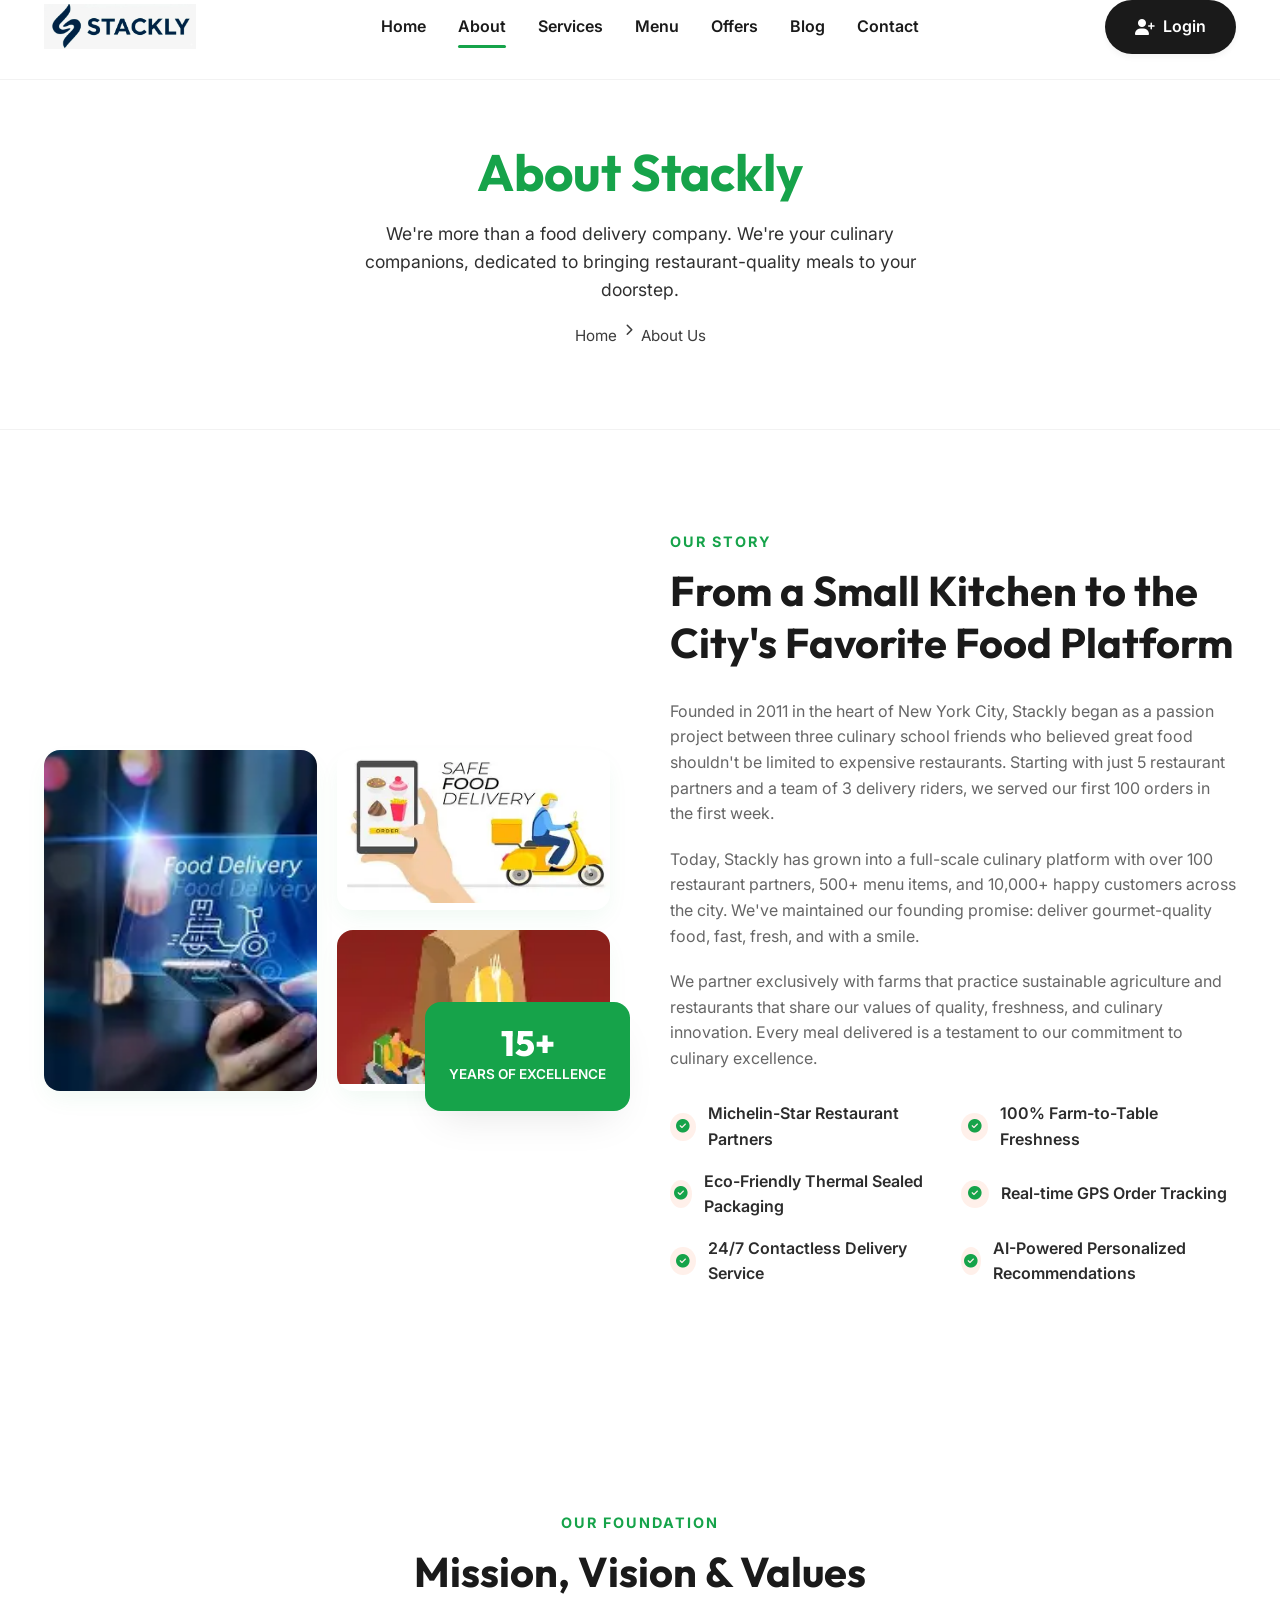
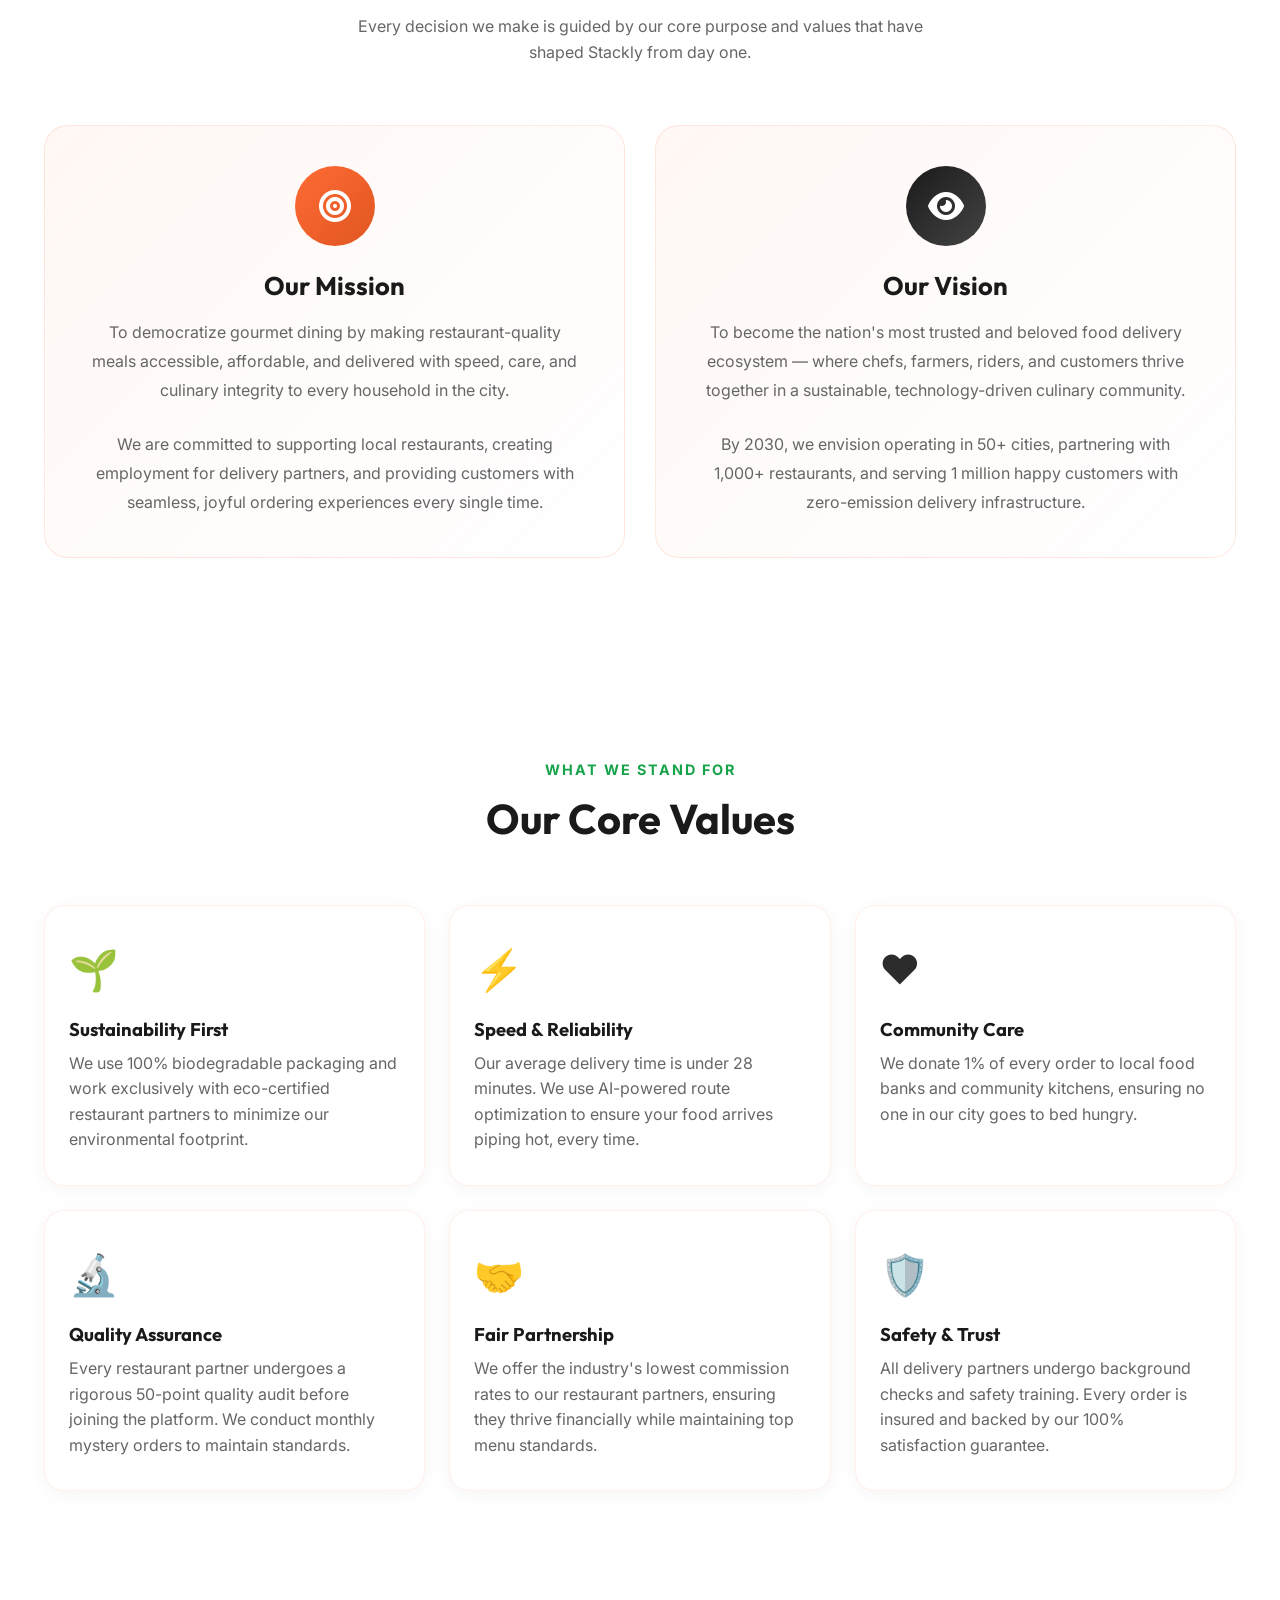
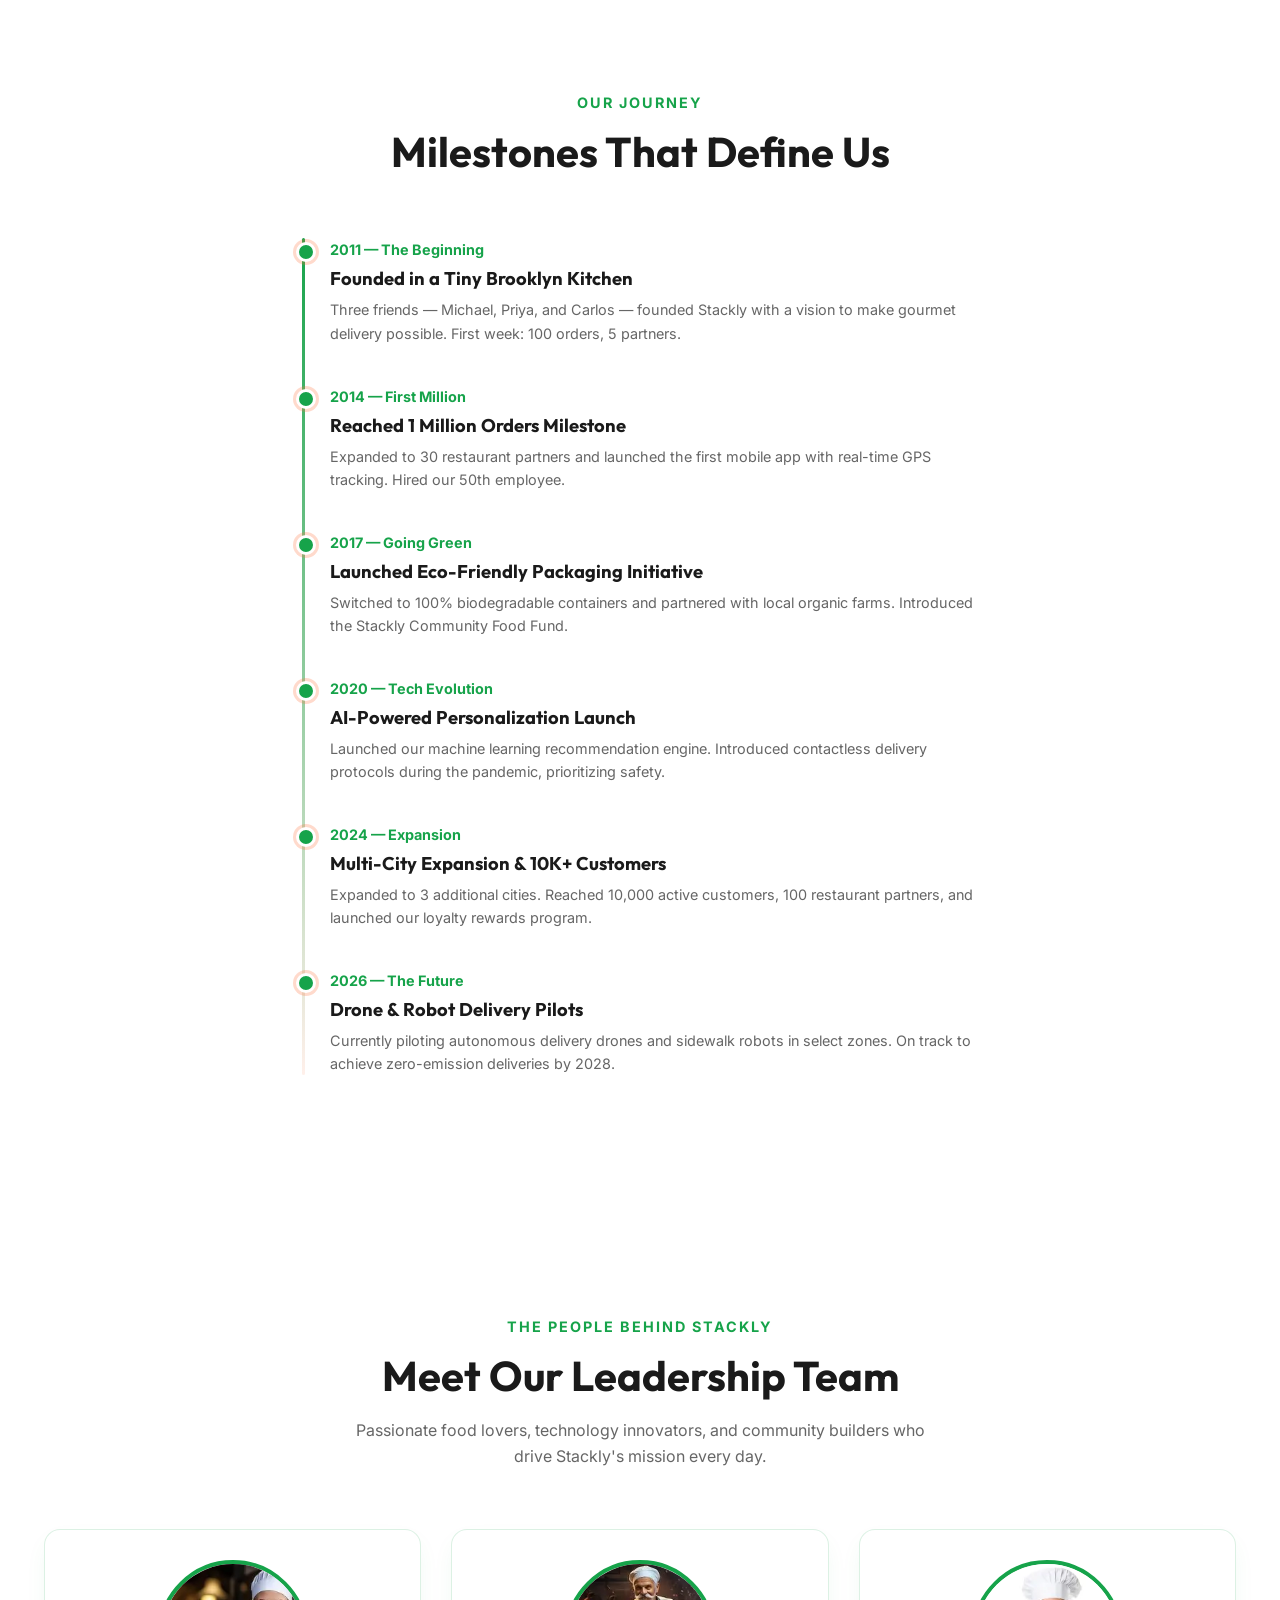
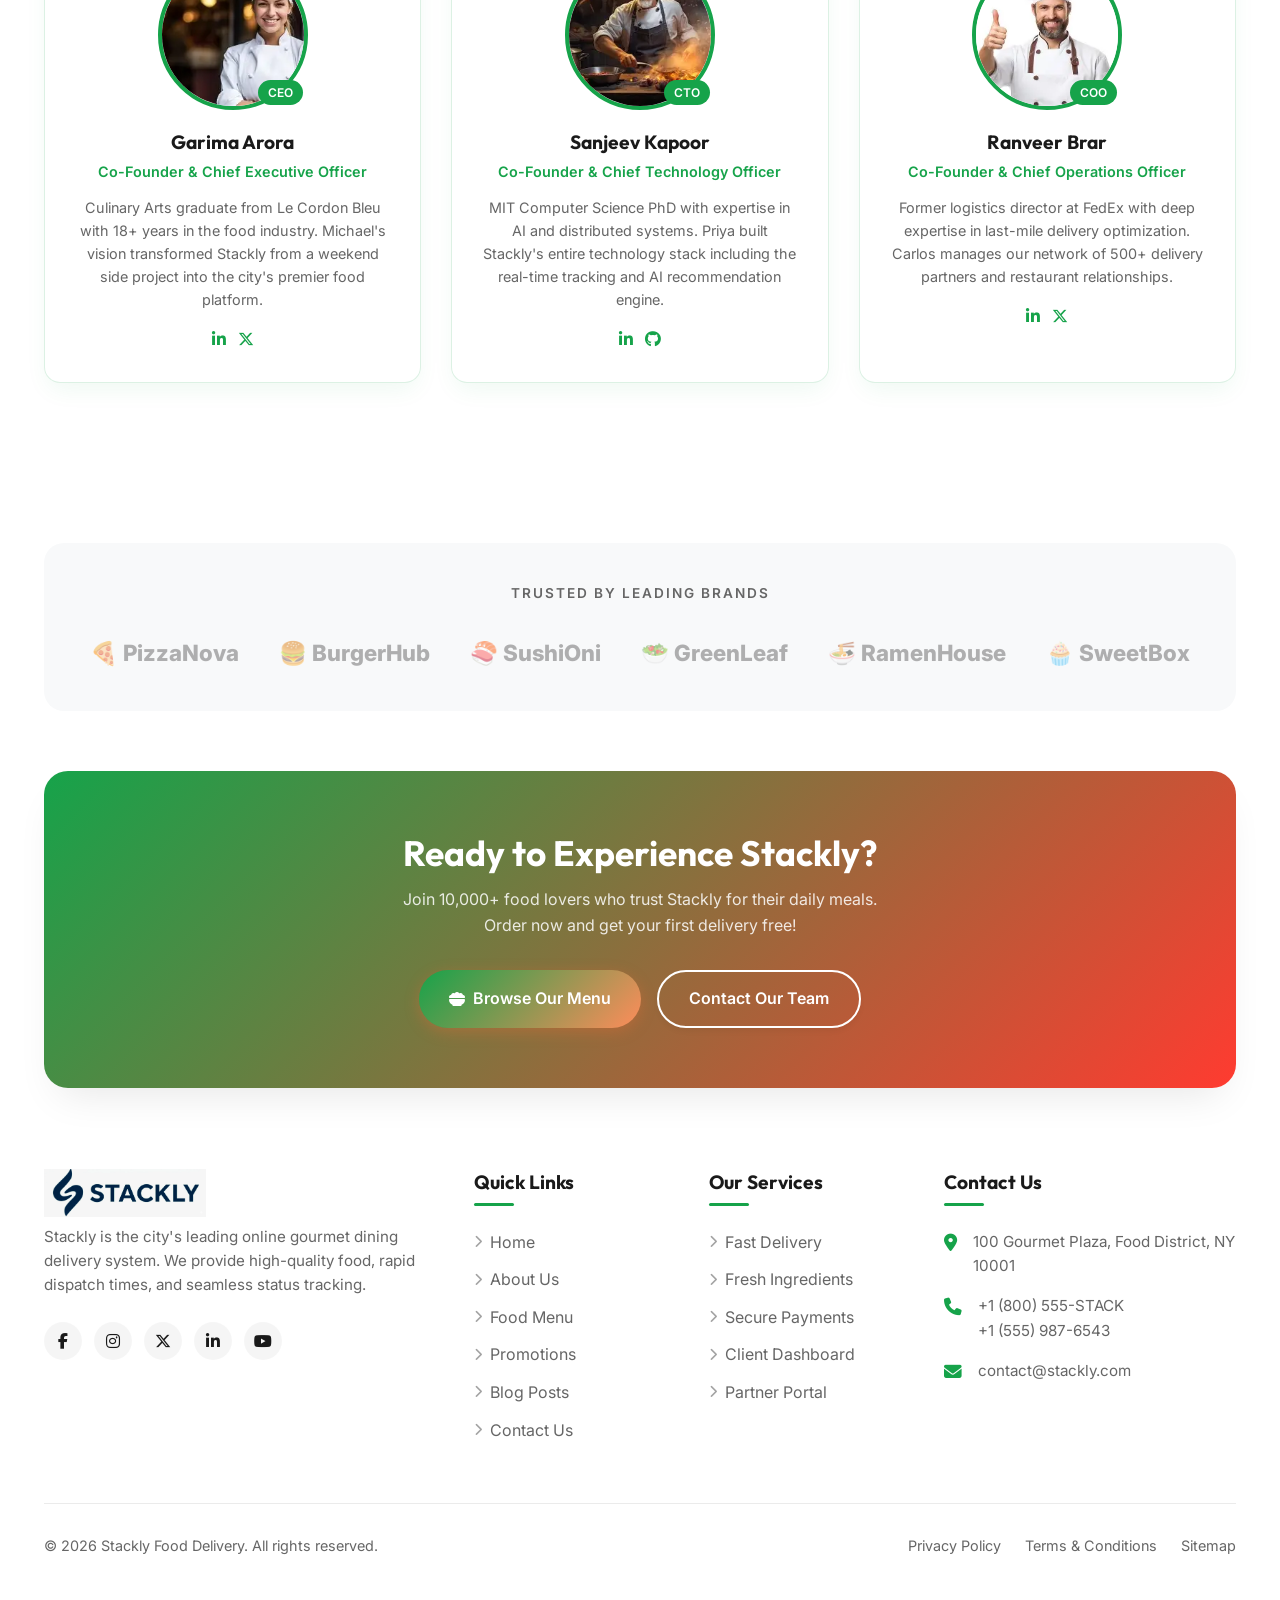
==== commit 4d9b85b1: "Add files via upload" ====
--- a/about.html
+++ b/about.html
@@ -134,7 +134,7 @@
 
     <!-- Page Hero -->
     <section class="page-hero">
-        <img src="image/2a.webp" class="page-hero-floating-img" alt="Floating Food">
+      
         <div class="container" style="position: relative; z-index: 2;">
             <h1 class="page-hero-title">About Stackly</h1>
             <p style="font-size: 1.1rem; opacity: 0.9; max-width: 600px; margin: 0 auto 20px;">We're more than a food delivery company. We're your culinary companions, dedicated to bringing restaurant-quality meals to your doorstep.</p>
@@ -154,13 +154,13 @@
                 <div class="about-grid">
                     <div class="about-img-group reveal reveal-left">
                         <div class="about-img-box" style="grid-row: span 2;">
-                            <img src="image/Crispy-Fried-Chicken.webp" alt="Crispy Fried Chicken" style="height: auto; aspect-ratio: 4/5; object-fit: cover; width: 100%;">
+                            <img src="image/about.webp" alt="Crispy Fried Chicken" style="height: auto; aspect-ratio: 4/5; object-fit: cover; width: 100%;">
                         </div>
                         <div class="about-img-box">
-                            <img src="image/Grilled-Salmon.webp" alt="Grilled Salmon" style="height: auto; aspect-ratio: 16/9; object-fit: cover; width: 100%;">
+                            <img src="image/about1.webp" alt="Grilled Salmon" style="height: auto; aspect-ratio: 16/9; object-fit: cover; width: 100%;">
                         </div>
                         <div class="about-img-box">
-                            <img src="image/Vegan-Margherita.webp" alt="Vegan Margherita" style="height: auto; aspect-ratio: 16/9; object-fit: cover; width: 100%;">
+                            <img src="image/about 3.webp" alt="Vegan Margherita" style="height: auto; aspect-ratio: 16/9; object-fit: cover; width: 100%;">
                         </div>
                         <div class="about-experience">
                             <span class="years">15+</span>
--- a/css/style.css
+++ b/css/style.css
@@ -1755,13 +1755,13 @@
 .footer {
     background-color: #FFFFFF;
     color: var(--text-muted);
-    padding: 140px 0 30px;
+    padding: 140px 0 100px; /* Added bottom padding to prevent scroll-to-top overlap */
     border-top: 1px solid rgba(0,0,0,0.05);
 }
 
 .footer-grid {
     display: grid;
-    grid-template-columns: 1.8fr 1fr 1fr 1.2fr;
+    grid-template-columns: 2fr 1fr 1fr 1.5fr; /* 4 columns for desktop */
     gap: 40px;
     margin-bottom: 60px;
     align-items: start;
@@ -1780,6 +1780,9 @@
 .footer-desc {
     margin-bottom: 24px;
     font-size: 0.95rem;
+    line-height: 1.6;
+    max-width: 100%;
+    word-wrap: break-word;
 }
 
 .footer-socials {
@@ -1803,6 +1806,7 @@
 
 .social-icon:hover {
     background-color: var(--primary);
+    color: var(--white);
     transform: translateY(-3px);
 }
 
@@ -1860,6 +1864,7 @@
     display: flex;
     gap: 16px;
     margin-bottom: 16px;
+    align-items: flex-start;
 }
 
 .footer-contact-item i {
@@ -1870,6 +1875,7 @@
 
 .footer-contact-item p {
     font-size: 0.95rem;
+    word-wrap: break-word;
 }
 
 .footer-bottom {
@@ -1886,14 +1892,48 @@
 .footer-bottom-links {
     display: flex;
     gap: 24px;
+    flex-wrap: wrap;
 }
 
 .footer-bottom-links a {
     color: var(--text-muted);
+    transition: var(--transition-fast);
 }
 
 .footer-bottom-links a:hover {
     color: var(--primary);
+}
+
+/* Footer Responsive Layouts */
+@media (max-width: 1199px) {
+    .footer-grid {
+        grid-template-columns: 1.5fr 1fr 1fr 1.5fr;
+    }
+}
+
+@media (max-width: 991px) {
+    .footer-grid {
+        grid-template-columns: repeat(2, 1fr); /* 2 columns for tablets */
+        gap: 50px 40px;
+    }
+}
+
+@media (max-width: 767px) {
+    .footer {
+        padding: 100px 0 140px; /* Larger bottom padding for mobile scroll-to-top */
+    }
+    .footer-grid {
+        grid-template-columns: 1fr; /* Single column for mobile */
+        gap: 40px;
+    }
+    .footer-bottom {
+        flex-direction: column;
+        text-align: center;
+        gap: 20px;
+    }
+    .footer-bottom-links {
+        justify-content: center;
+    }
 }
 
 /* ==========================================================================
@@ -1959,9 +1999,6 @@
 @media (max-width: 991px) {
     .container {
         max-width: 720px;
-    }
-    .footer-grid {
-        grid-template-columns: 1fr 1fr;
     }
     .hero-grid {
         grid-template-columns: 1fr;
@@ -2060,38 +2097,6 @@
     .contact-cards {
         grid-template-columns: 1fr;
     }
-    .footer {
-        padding: 60px 0 100px;
-    }
-    .footer-grid {
-        display: flex;
-        flex-direction: column;
-        gap: 32px;
-        text-align: center;
-    }
-    .footer-col {
-        display: flex;
-        flex-direction: column;
-        align-items: center;
-    }
-    .footer-socials {
-        justify-content: center;
-    }
-    .footer-col h4::after {
-        left: 50%;
-        transform: translateX(-50%);
-    }
-    .footer-contact-item {
-        justify-content: center;
-    }
-    .footer-bottom {
-        flex-direction: column;
-        text-align: center;
-        gap: 15px;
-    }
-    .footer-bottom-links {
-        justify-content: center;
-    }
     #scroll-to-top {
         bottom: 80px;
         width: 40px;
@@ -2114,9 +2119,6 @@
     .container {
         padding: 0 16px;
     }
-    .footer {
-        padding: 60px 0 100px;
-    }
     .hero-title {
         font-size: 2rem;
     }
@@ -2142,10 +2144,6 @@
     .newsletter-form .btn-secondary {
         border-radius: var(--border-radius-round);
         width: 100%;
-    }
-    .footer-bottom {
-        flex-direction: column;
-        text-align: center;
     }
 }
 
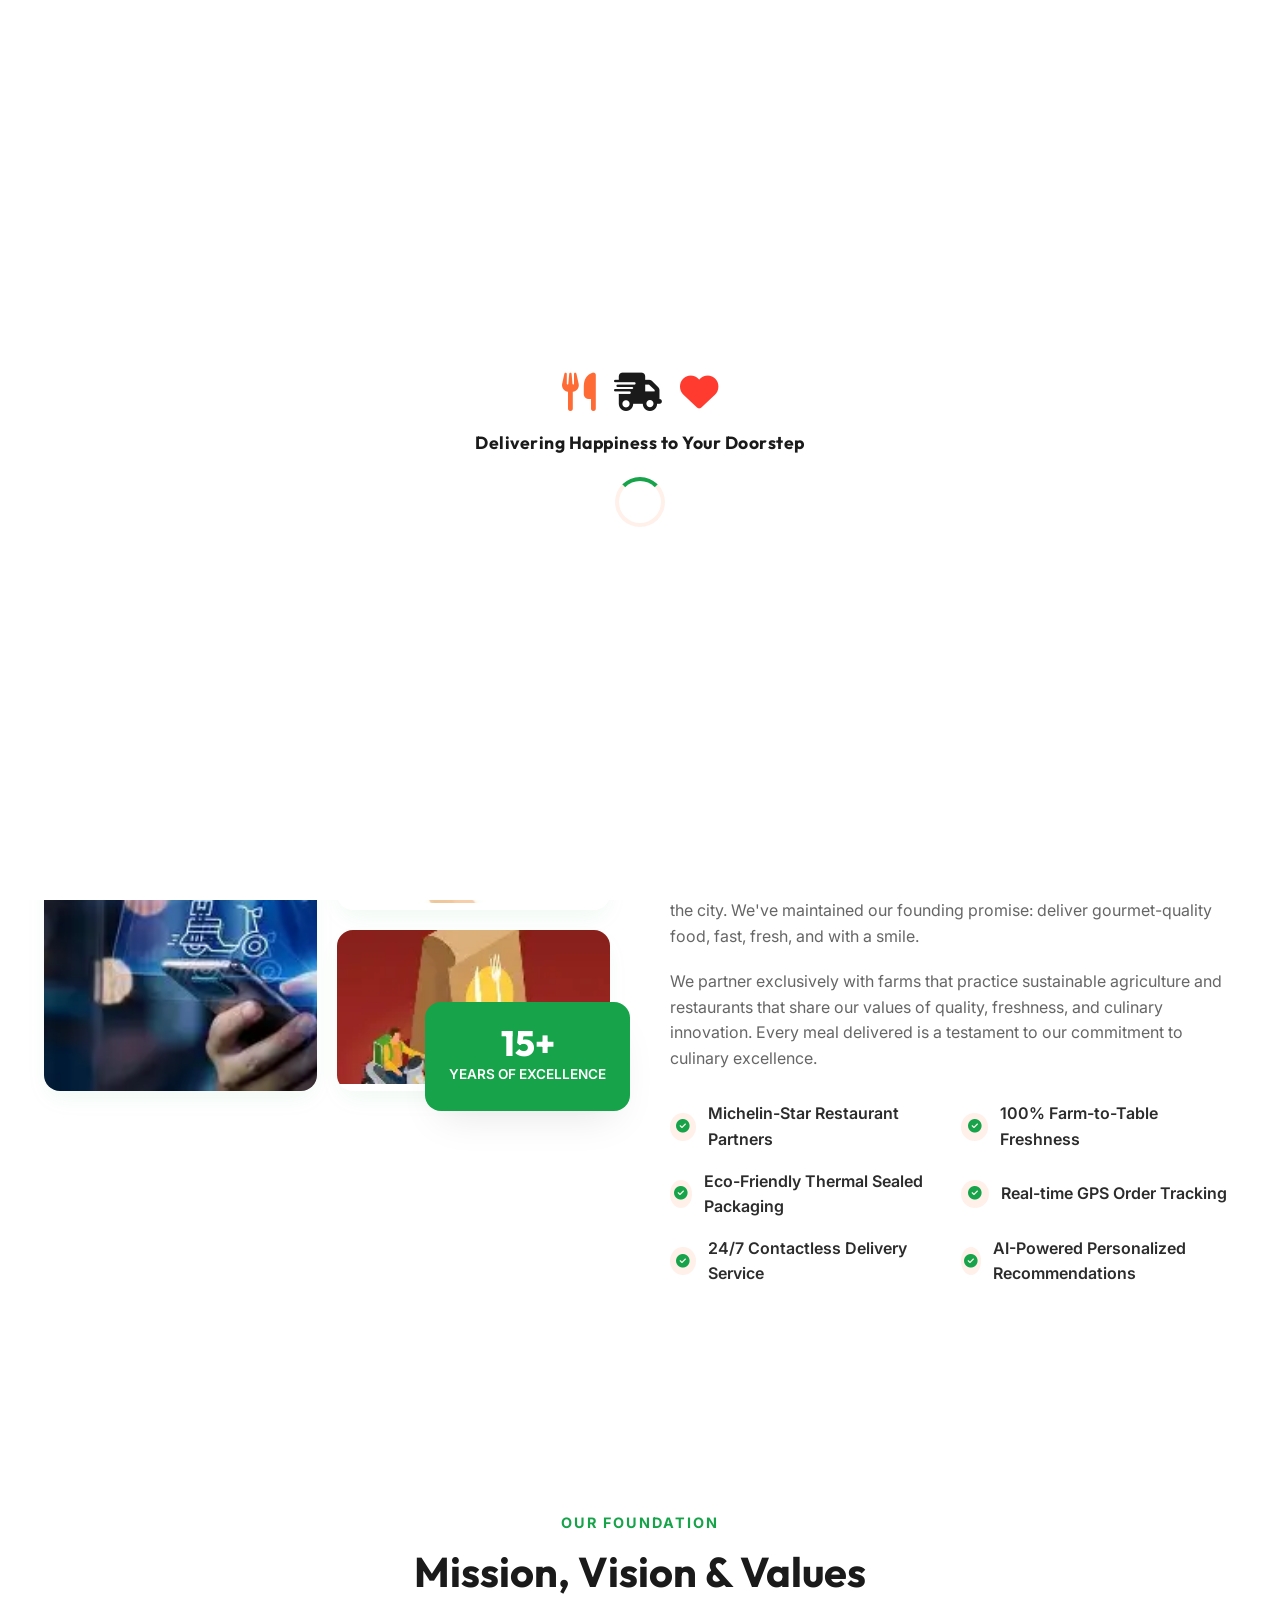
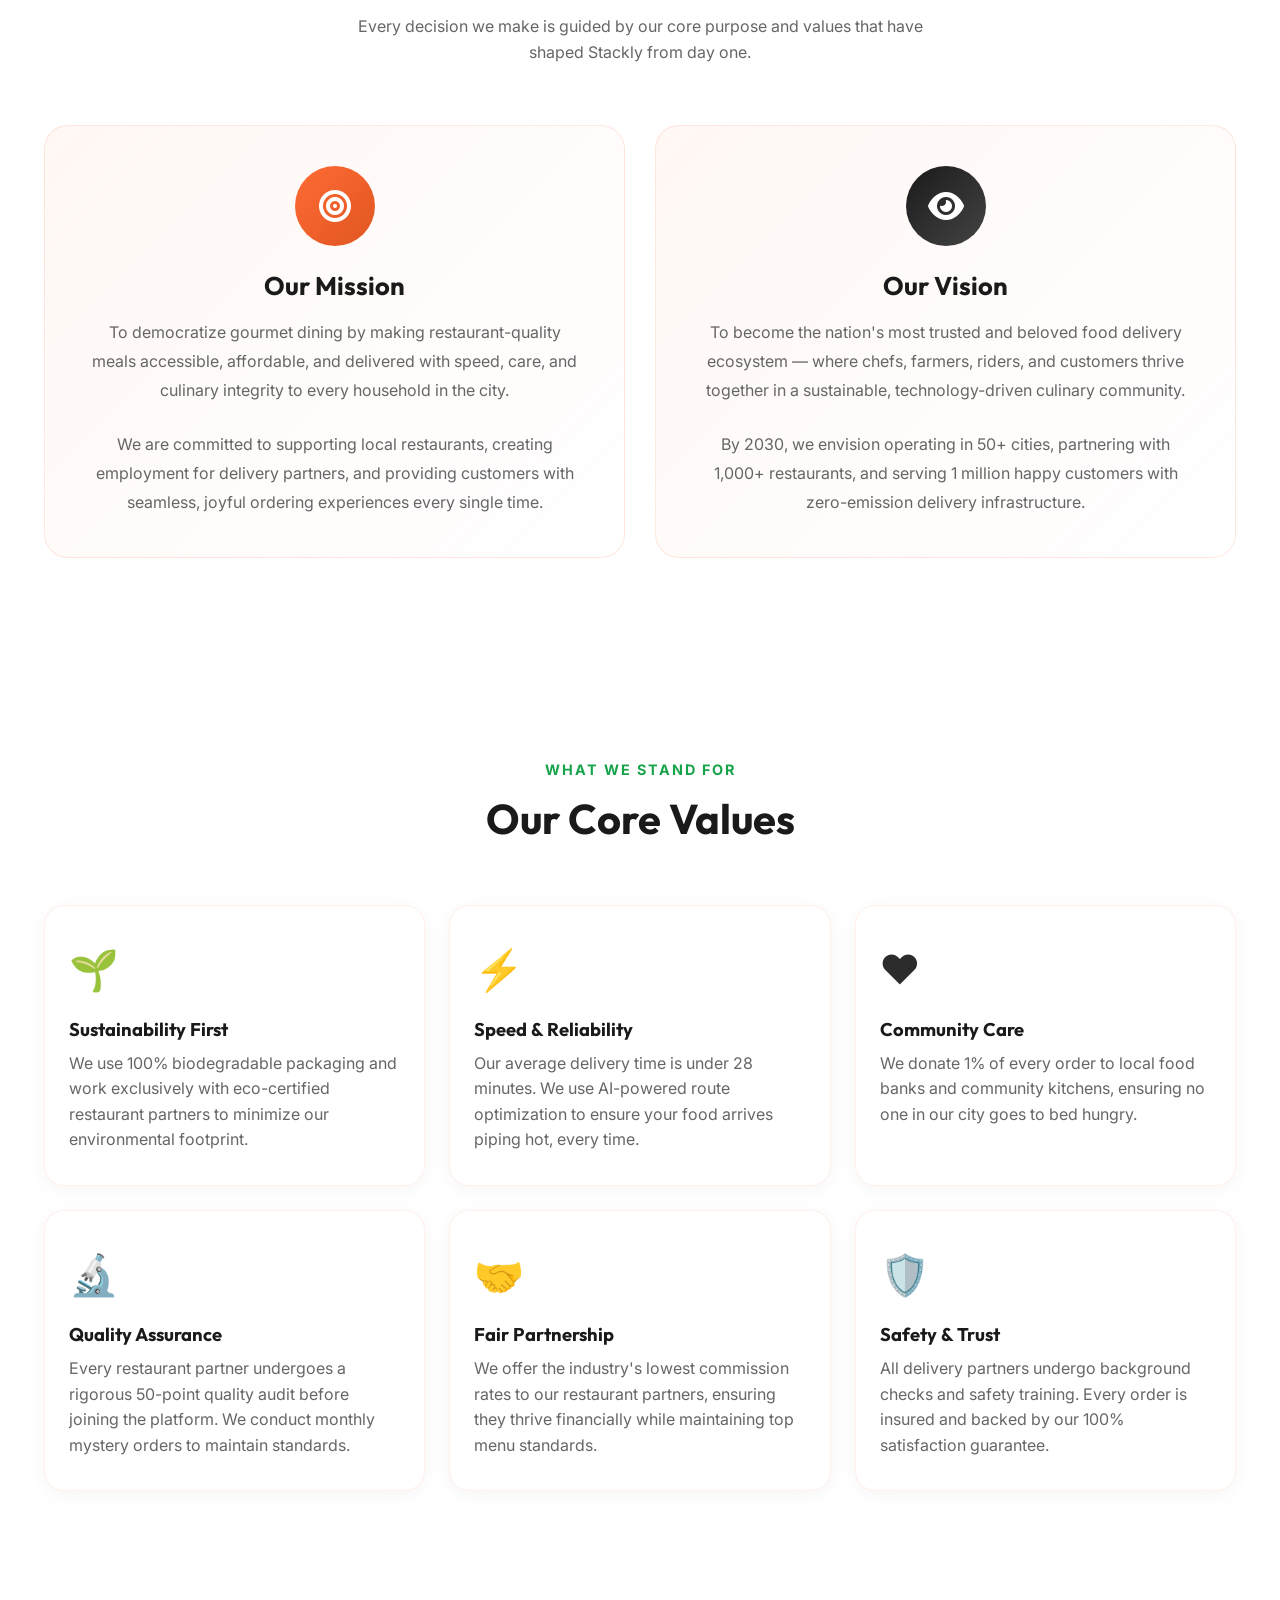
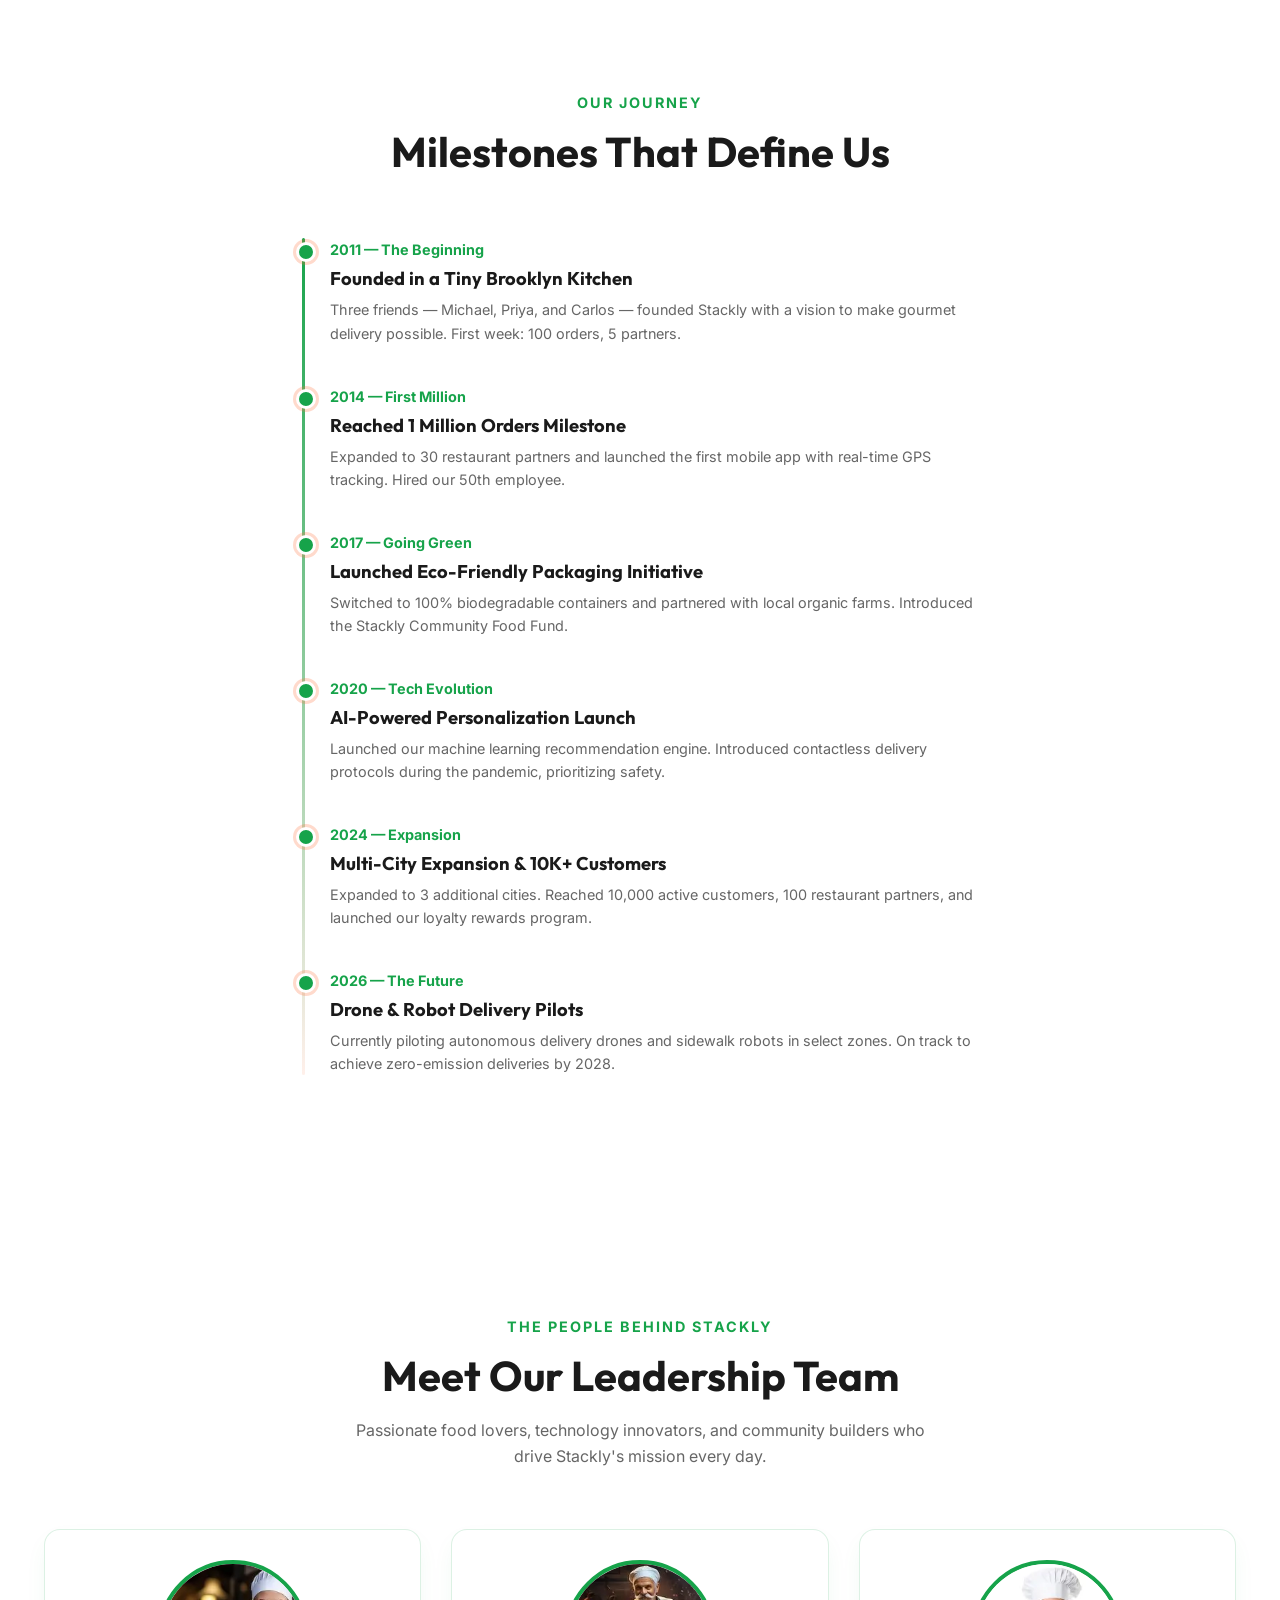
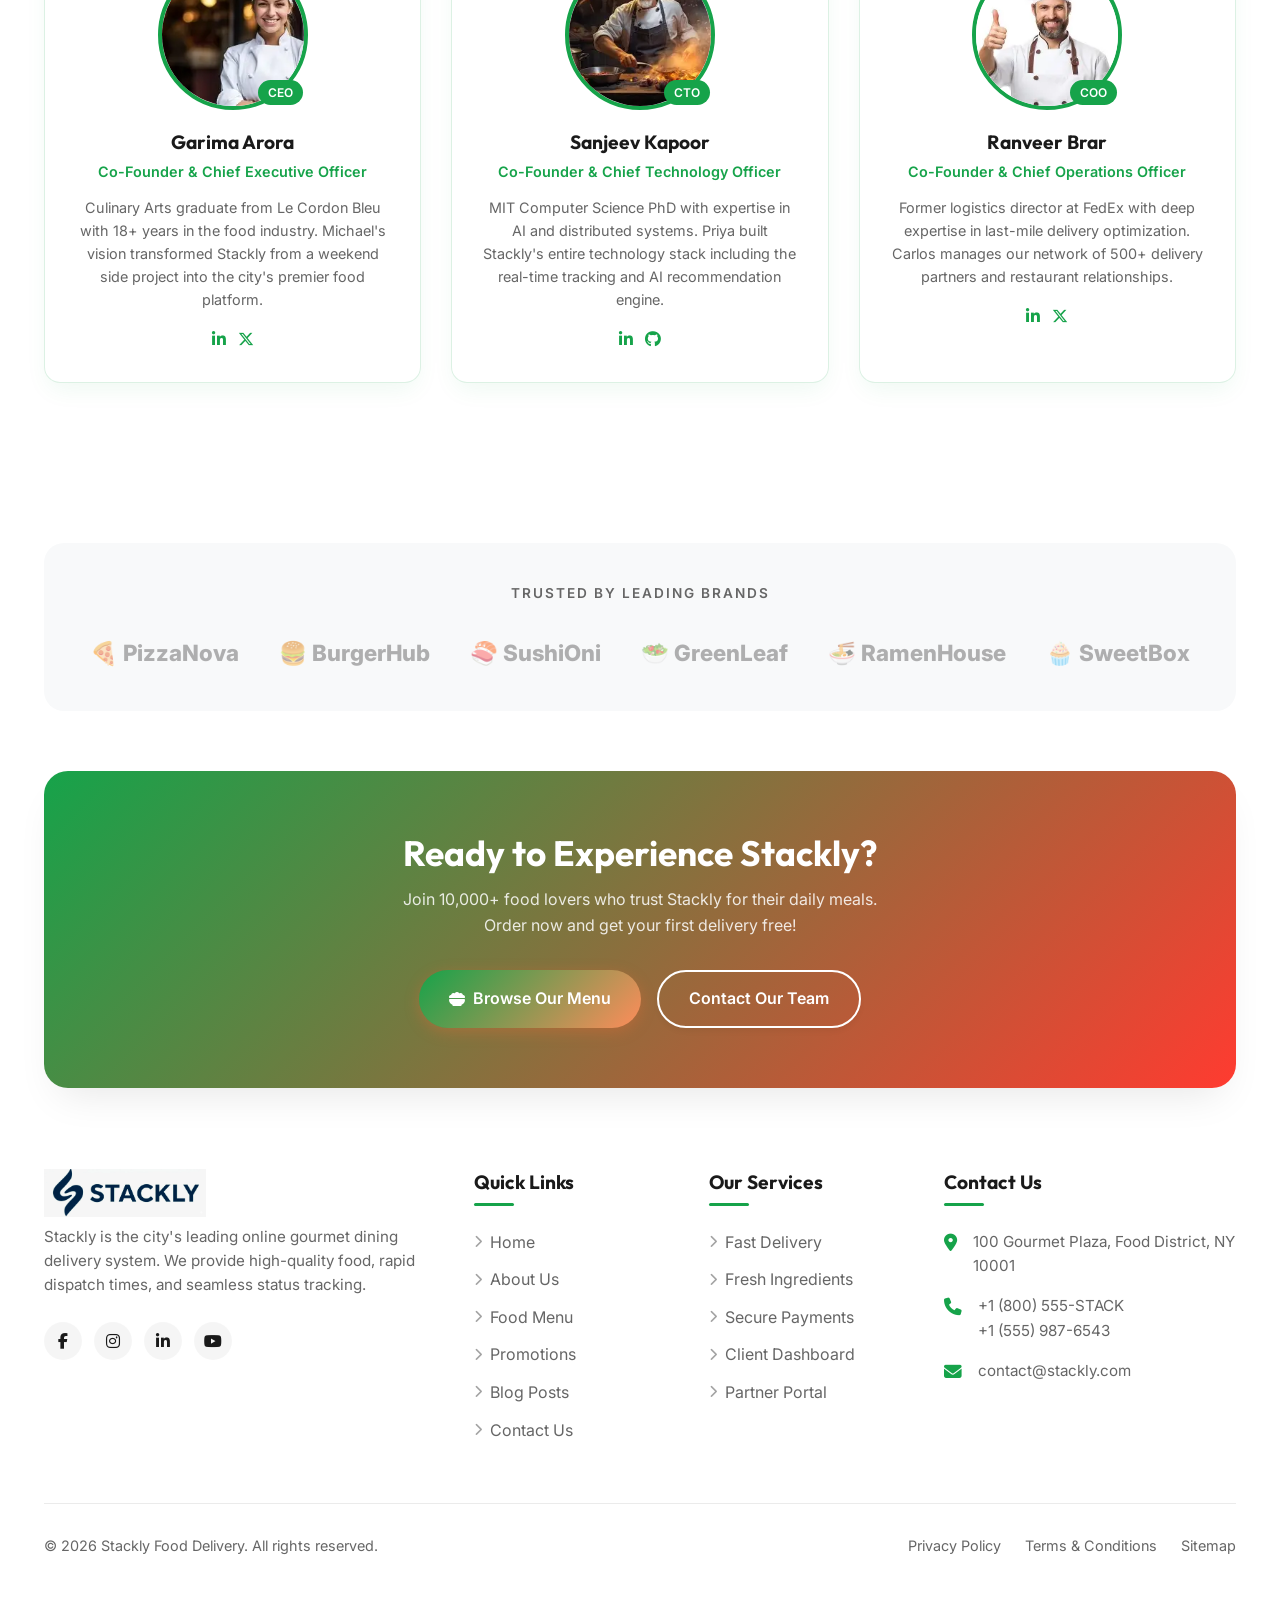
==== commit 82bbdf8c: "Add files via upload" ====
--- a/about.html
+++ b/about.html
@@ -409,7 +409,6 @@
                     <div class="footer-socials">
                         <a href="404.html" class="social-icon"><i class="fa-brands fa-facebook-f"></i></a>
                         <a href="404.html" class="social-icon"><i class="fa-brands fa-instagram"></i></a>
-                        <a href="404.html" class="social-icon"><i class="fa-brands fa-x-twitter"></i></a>
                         <a href="404.html" class="social-icon"><i class="fa-brands fa-linkedin-in"></i></a>
                         <a href="404.html" class="social-icon"><i class="fa-brands fa-youtube"></i></a>
                     </div>
